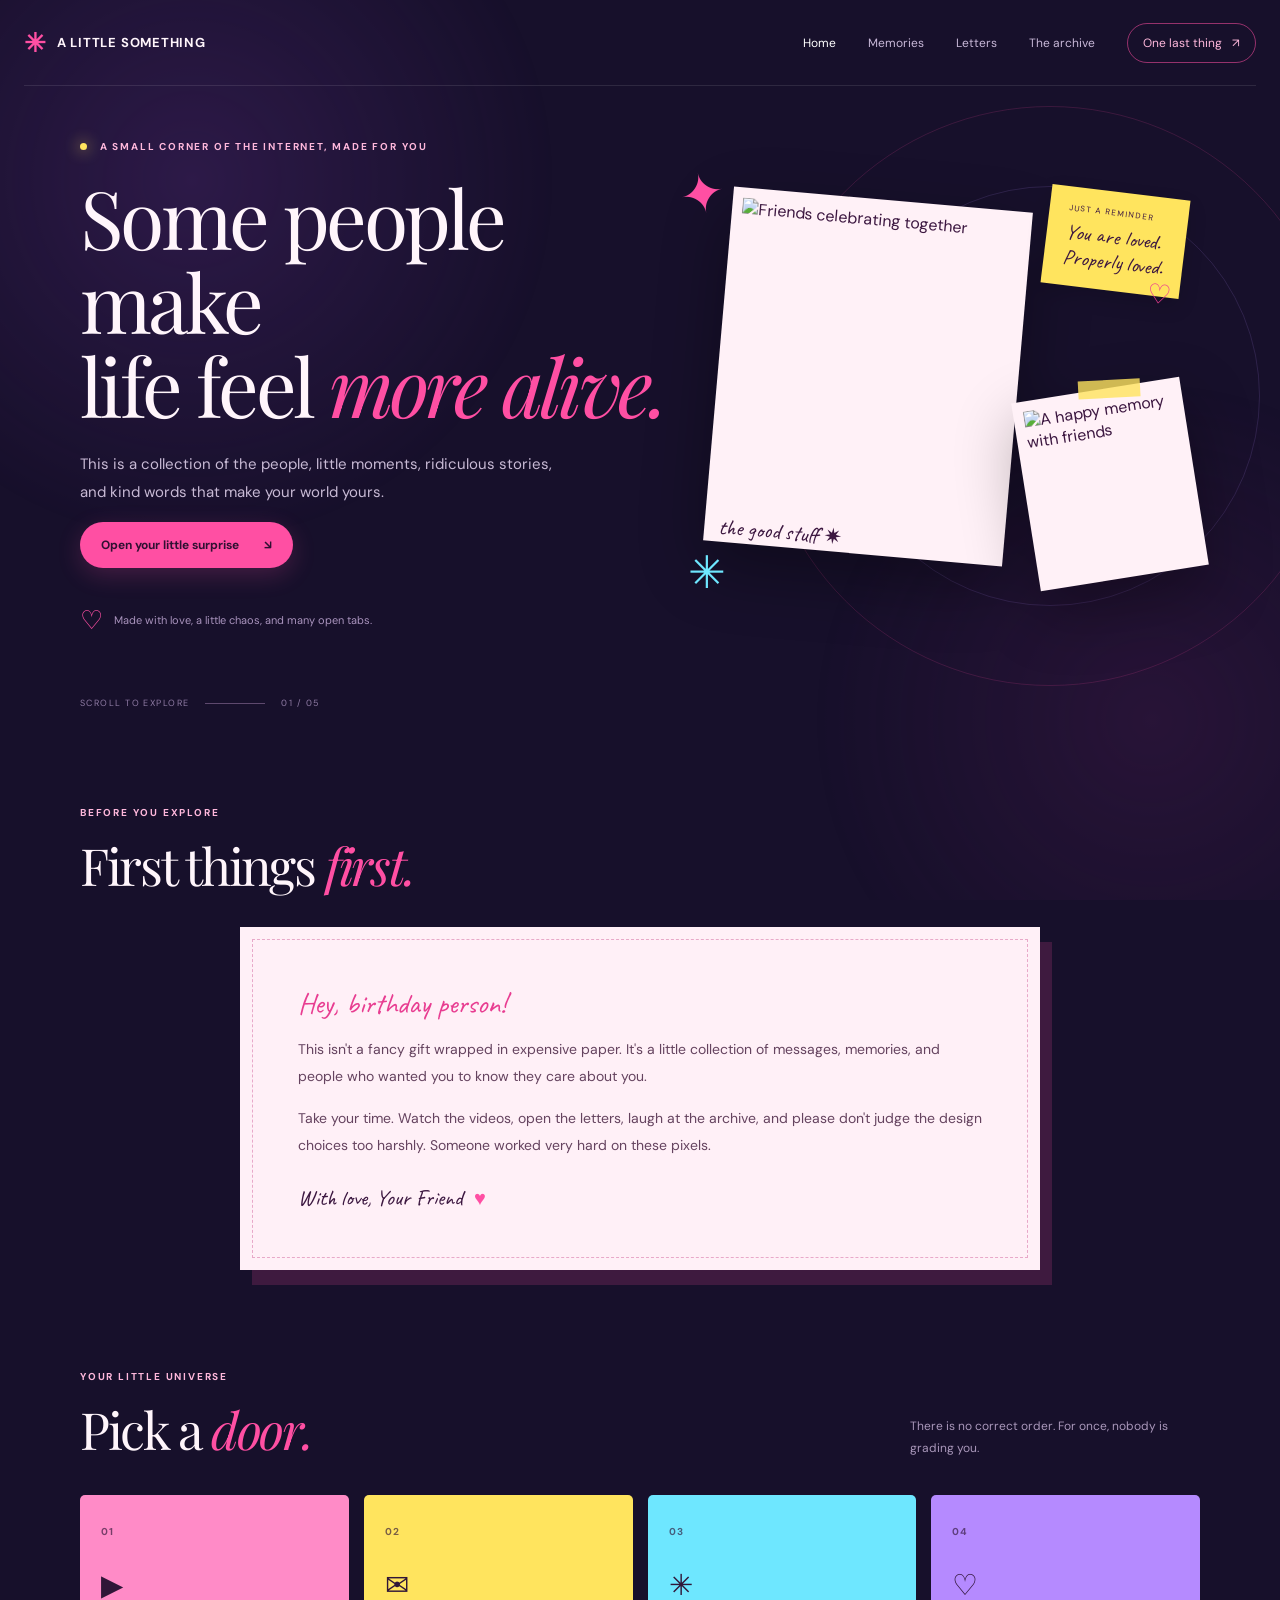
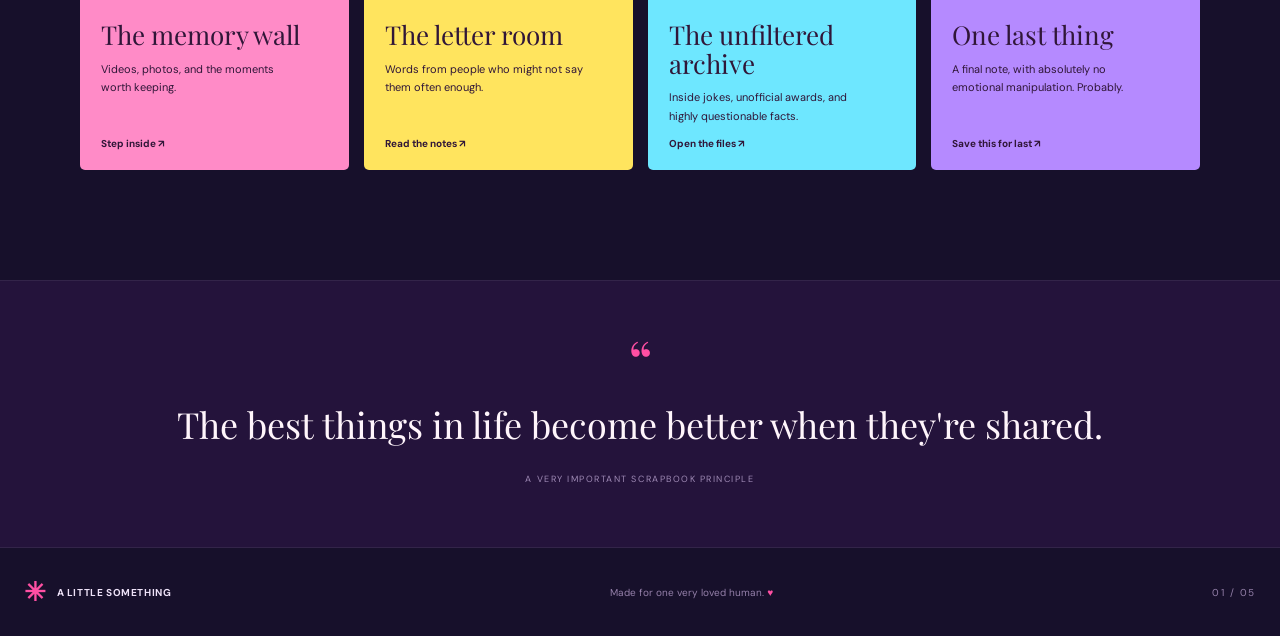
==== index.html @ 9e16cc61 "first upload" ====
<!doctype html>
<html lang="en">
<head>
  <meta charset="utf-8">
  <meta name="viewport" content="width=device-width, initial-scale=1">
  <meta name="theme-color" content="#17102b">
  <meta name="description" content="A birthday scrapbook filled with videos, memories, and notes from your people.">
  <title>A Little Something for You</title>
  <link rel="preconnect" href="https://fonts.googleapis.com">
  <link rel="preconnect" href="https://fonts.gstatic.com" crossorigin>
  <link href="https://fonts.googleapis.com/css2?family=DM+Sans:wght@400;500;600;700&family=Playfair+Display:ital,wght@0,400;0,500;0,600;1,400;1,500&family=Caveat:wght@400;500;600;700&display=swap" rel="stylesheet">
  <link rel="stylesheet" href="styles.css">
  <script src="script.js" defer></script>
</head>
<body data-page="home">
  <div class="scroll-progress" aria-hidden="true"></div>
  <header class="site-header">
    <a class="brand" href="index.html"><span class="brand-mark">✳</span> a little something</a>
    <button class="menu-toggle" aria-label="Open navigation" aria-expanded="false">☰</button>
    <nav class="site-nav">
      <a class="active" href="index.html">Home</a>
      <a href="memories.html">Memories</a>
      <a href="letters.html">Letters</a>
      <a href="archive.html">The archive</a>
      <a class="nav-special" href="final.html">One last thing <span>↗</span></a>
    </nav>
  </header>

  <main>
    <section class="home-hero section-wrap">
      <div class="hero-orbit orbit-one"></div><div class="hero-orbit orbit-two"></div>
      <div class="hero-copy">
        <p class="eyebrow"><span class="eyebrow-dot"></span> A small corner of the internet, made for you</p>
        <h1>Some people make<br>life feel <em>more alive.</em></h1>
        <p class="hero-lede">This is a collection of the people, little moments, ridiculous stories, and kind words that make your world yours.</p>
        <button class="button button-primary" data-scroll-to="welcome-note">Open your little surprise <span>↘</span></button>
        <div class="hero-signoff"><span class="scribble-heart">♡</span><span>Made with love, a little chaos, and many open tabs.</span></div>
      </div>
      <div class="hero-art" aria-label="Birthday scrapbook collage">
        <div class="sticker sticker-star">✦</div>
        <div class="photo-card photo-card-main">
          <img src="https://images.unsplash.com/photo-1527529482837-4698179dc6ce?auto=format&fit=crop&w=1000&q=85" alt="Friends celebrating together">
          <span class="photo-caption">the good stuff ✷</span>
        </div>
        <div class="photo-card photo-card-small">
          <img src="https://images.unsplash.com/photo-1511988617509-a57c8a288659?auto=format&fit=crop&w=600&q=85" alt="A happy memory with friends">
          <span class="mini-tape"></span>
        </div>
        <div class="hero-note"><span>just a reminder</span><strong>You are loved.<br>Properly loved.</strong><span class="note-doodle">♡</span></div>
        <div class="sticker sticker-sparkle">✳</div>
      </div>
      <div class="hero-bottom-label"><span>SCROLL TO EXPLORE</span><span class="line"></span><span>01 / 05</span></div>
    </section>

    <section class="welcome-section section-wrap" id="welcome-note">
      <div class="section-heading">
        <p class="eyebrow">BEFORE YOU EXPLORE</p>
        <h2>First things <em>first.</em></h2>
      </div>
      <div class="welcome-card paper-card">
        <span class="handwritten">Hey, birthday person!</span>
        <p>This isn't a fancy gift wrapped in expensive paper. It's a little collection of messages, memories, and people who wanted you to know they care about you.</p>
        <p>Take your time. Watch the videos, open the letters, laugh at the archive, and please don't judge the design choices too harshly. Someone worked very hard on these pixels.</p>
        <div class="welcome-signature">With love, <span data-sender>Your Friend</span> <span class="signature-heart">♥</span></div>
      </div>
    </section>

    <section class="chapter-section section-wrap">
      <div class="section-heading heading-row">
        <div><p class="eyebrow">YOUR LITTLE UNIVERSE</p><h2>Pick a <em>door.</em></h2></div>
        <p class="section-aside">There is no correct order. For once, nobody is grading you.</p>
      </div>
      <div class="chapter-grid">
        <a class="chapter-card chapter-pink" href="memories.html"><span class="chapter-number">01</span><span class="chapter-icon">▶</span><h3>The memory wall</h3><p>Videos, photos, and the moments worth keeping.</p><span class="chapter-link">Step inside ↗</span></a>
        <a class="chapter-card chapter-yellow" href="letters.html"><span class="chapter-number">02</span><span class="chapter-icon">✉</span><h3>The letter room</h3><p>Words from people who might not say them often enough.</p><span class="chapter-link">Read the notes ↗</span></a>
        <a class="chapter-card chapter-blue" href="archive.html"><span class="chapter-number">03</span><span class="chapter-icon">✳</span><h3>The unfiltered archive</h3><p>Inside jokes, unofficial awards, and highly questionable facts.</p><span class="chapter-link">Open the files ↗</span></a>
        <a class="chapter-card chapter-purple" href="final.html"><span class="chapter-number">04</span><span class="chapter-icon">♡</span><h3>One last thing</h3><p>A final note, with absolutely no emotional manipulation. Probably.</p><span class="chapter-link">Save this for last ↗</span></a>
      </div>
    </section>

    <section class="quote-strip">
      <span class="quote-mark">“</span>
      <p>The best things in life become better when they're shared.</p>
      <span class="quote-credit">A VERY IMPORTANT SCRAPBOOK PRINCIPLE</span>
    </section>
  </main>

  <footer class="site-footer"><a class="brand" href="index.html"><span class="brand-mark">✳</span> a little something</a><span>Made for one very loved human. <span class="footer-heart">♥</span></span><span class="footer-page">01 / 05</span></footer>
</body>
</html>
---- styles.css ----
/* Birthday scrapbook theme: electric pink, purple, lemon and blue */
:root {
  --navy: #17102b;
  --navy-2: #261442;
  --slate: #392052;
  --pink: #ff4fa3;
  --pink-light: #ffb8dc;
  --paper: #fff0f7;
  --paper-deep: #ffcce5;
  --ink: #3c1740;
  --muted: #c0a9d0;
  --yellow: #ffe45e;
  --blue: #6ee7ff;
  --purple: #b58aff;
  --serif: "Playfair Display", Georgia, serif;
  --sans: "DM Sans", sans-serif;
  --script: "Caveat", cursive;
}
* { box-sizing: border-box; }
html { scroll-behavior: smooth; }
body { margin: 0; background: var(--navy); color: #fff5fb; font-family: var(--sans); overflow-x: hidden; }
body::before { content: ""; position: fixed; inset: 0; pointer-events: none; z-index: -1; opacity: .25; background-image: radial-gradient(circle at 15% 20%, #7138a0 0, transparent 28%), radial-gradient(circle at 90% 80%, #5c205d 0, transparent 25%); }
a { color: inherit; text-decoration: none; }
button { font: inherit; cursor: pointer; }
img { display: block; max-width: 100%; }
[hidden] { display: none !important; }
.scroll-progress { position: fixed; z-index: 100; top: 0; left: 0; height: 4px; width: 0; background: linear-gradient(90deg,var(--pink),var(--yellow),var(--blue)); }
.site-header { width: min(1240px, calc(100% - 48px)); margin: auto; height: 86px; display: flex; align-items: center; justify-content: space-between; border-bottom: 1px solid rgba(255,255,255,.1); position: relative; z-index: 20; }
.brand { display: inline-flex; align-items: center; gap: 10px; font-size: 13px; font-weight: 700; letter-spacing: .06em; text-transform: uppercase; white-space: nowrap; }
.brand-mark { color: var(--pink); font-size: 26px; }
.site-nav { display: flex; align-items: center; gap: clamp(14px,2.5vw,34px); color: #c8b8d8; font-size: 12px; }
.site-nav a { transition: color .2s, transform .2s; }
.site-nav a:hover,.site-nav a.active { color: #fff; }
.site-nav a:hover { transform: translateY(-2px); }
.nav-special { border: 1px solid rgba(255,79,163,.55); border-radius: 99px; padding: 11px 15px; color: var(--pink-light)!important; }
.nav-special span { margin-left: 7px; }
.menu-toggle { display: none; color: white; border: 1px solid #57416c; background: transparent; border-radius: 10px; padding: 8px 11px; }
.section-wrap { width: min(1120px, calc(100% - 48px)); margin-inline: auto; }
.home-hero { min-height: 650px; display: grid; grid-template-columns: 1.05fr .95fr; align-items: center; position: relative; padding-top: 45px; padding-bottom: 90px; }
.hero-copy { position: relative; z-index: 2; animation: rise .8s both; }
.eyebrow { color: var(--pink-light); font-size: 10px; font-weight: 700; letter-spacing: .18em; text-transform: uppercase; margin: 0 0 22px; }
.eyebrow-dot { display: inline-block; width: 7px; height: 7px; background: var(--yellow); border-radius: 50%; margin-right: 9px; box-shadow: 0 0 15px var(--yellow); }
h1,h2,h3,p { margin-top: 0; }
h1,h2 { font-family: var(--serif); font-weight: 400; letter-spacing: -.045em; }
h1 { font-size: clamp(48px,6.3vw,82px); line-height: 1.04; margin-bottom: 23px; }
h1 em,h2 em { color: var(--pink); font-weight: 400; }
.hero-lede { color: #c8bad5; font-size: 15px; line-height: 1.9; max-width: 475px; }
.button { border: 0; display: inline-flex; gap: 25px; align-items: center; justify-content: center; border-radius: 999px; padding: 15px 21px; font-size: 12px; font-weight: 700; transition: transform .2s, box-shadow .2s; }
.button:hover { transform: translateY(-3px); box-shadow: 0 12px 28px #0003; }
.button-primary { background: var(--pink); color: #301032; box-shadow: 0 7px 25px #ff4fa333; }
.button-dark { background: var(--yellow); color: #291339; }
.button-outline { color: white; border: 1px solid #8e6ba5; background: transparent; }
.hero-signoff { display: flex; align-items: center; gap: 11px; margin-top: 35px; color: #a993bd; font-size: 11px; }
.scribble-heart { color: var(--pink); font-size: 26px; }
.hero-art { position: relative; min-height: 470px; animation: rise .9s .15s both; }
.photo-card { position: absolute; background: #fff1f7; padding: 10px 10px 34px; box-shadow: 0 24px 65px #0005; color: var(--ink); }
.photo-card img { width: 100%; height: 100%; object-fit: cover; }
.photo-card-main { width: 300px; height: 355px; top: 45px; left: 50px; transform: rotate(5deg); }
.photo-caption { font: 22px var(--script); display: block; padding: 5px 4px 0; }
.photo-card-small { width: 170px; height: 190px; top: 235px; right: 5px; transform: rotate(-9deg); z-index: 2; padding-bottom: 26px; }
.mini-tape { position: absolute; width: 62px; height: 18px; background: #ffe45ecc; top: -8px; left: 40%; transform: rotate(6deg); }
.hero-note { position: absolute; z-index: 3; right: 15px; top: 38px; background: var(--yellow); color: #3c1740; padding: 16px 19px; transform: rotate(7deg); box-shadow: 0 8px 20px #0002; }
.hero-note span:first-child { display: block; font-size: 8px; text-transform: uppercase; letter-spacing: .15em; margin-bottom: 7px; }
.hero-note strong { font: 21px/1.2 var(--script); }
.note-doodle { position: absolute; right: 8px; bottom: -15px; font-size: 27px; color: #ed3d91; }
.sticker { position: absolute; color: var(--pink); font-size: 54px; z-index: 4; }
.sticker-star { top: 5px; left: 12px; transform: rotate(-12deg); }
.sticker-sparkle { bottom: 22px; left: 20px; color: var(--blue); font-size: 45px; }
.hero-orbit { position: absolute; border: 1px solid #ff4fa329; border-radius: 50%; pointer-events: none; }
.orbit-one { width: 580px; height: 580px; right: -140px; top: 20px; }
.orbit-two { width: 420px; height: 420px; right: -60px; top: 100px; border-color: #b58aff26; }
.hero-bottom-label { position: absolute; bottom: 27px; left: 0; right: 0; display: flex; align-items: center; gap: 16px; color: #8f7ba4; font-size: 9px; letter-spacing: .16em; }
.hero-bottom-label .line { width: 60px; height: 1px; background: #5e496e; }
.welcome-section { padding-top: 70px; padding-bottom: 100px; }
.section-heading { margin-bottom: 28px; }
.section-heading h2 { font-size: clamp(35px,4vw,52px); margin-bottom: 0; }
.section-heading .eyebrow { margin-bottom: 12px; }
.welcome-card { max-width: 800px; margin-inline: auto; }
.paper-card { position: relative; background: var(--paper); color: var(--ink); padding: clamp(28px,5vw,58px); box-shadow: 12px 15px 0 #ff4fa32b; }
.paper-card::before { content: ""; position: absolute; inset: 12px; border: 1px dashed #e8a9c9; pointer-events: none; }
.handwritten { display: block; color: #e83d91; font: 29px var(--script); margin-bottom: 14px; }
.welcome-card p,.final-letter p { position: relative; font-size: 14px; line-height: 1.95; color: #65435f; max-width: 690px; }
.welcome-signature { position: relative; margin-top: 25px; font: 22px var(--script); }
.signature-heart { color: #ff4fa3; font-size: 20px; margin-left: 6px; }
.heading-row { display: flex; align-items: end; justify-content: space-between; gap: 30px; }
.section-aside { max-width: 290px; color: #a997ba; font-size: 12px; line-height: 1.8; margin-bottom: 4px; }
.chapter-section { padding-bottom: 110px; }
.chapter-grid { display: grid; grid-template-columns: repeat(4,1fr); gap: 15px; margin-top: 32px; }
.chapter-card { position: relative; min-height: 275px; border-radius: 5px; padding: 24px 21px; color: #301638; overflow: hidden; transition: transform .25s; }
.chapter-card:hover { transform: translateY(-7px) rotate(-1deg); }
.chapter-pink { background: #ff8bc7; }.chapter-yellow { background: #ffe45e; }.chapter-blue { background: #6ee7ff; }.chapter-purple { background: #b58aff; }
.chapter-number { font-size: 10px; font-weight: 700; opacity: .65; letter-spacing: .1em; }
.chapter-icon { display: block; font-size: 29px; margin-top: 26px; }
.chapter-card h3 { font: 26px/1.1 var(--serif); margin: 17px 0 10px; }
.chapter-card p { font-size: 11px; line-height: 1.7; max-width: 200px; }
.chapter-link { position: absolute; bottom: 20px; font-size: 10px; font-weight: 700; }
.quote-strip { padding: 55px 24px 60px; text-align: center; background: #24133b; border-top: 1px solid #ffffff12; border-bottom: 1px solid #ffffff12; }
.quote-mark { font: 60px var(--serif); color: var(--pink); line-height: .8; }
.quote-strip p { font: clamp(23px,3vw,36px) var(--serif); margin: 10px 0 18px; }
.quote-credit { color: #9f8ab5; font-size: 9px; letter-spacing: .17em; }
.site-footer { width: min(1240px,calc(100% - 48px)); margin: auto; padding: 25px 0; min-height: 88px; display: flex; align-items: center; justify-content: space-between; gap: 20px; color: #9580aa; font-size: 10px; }
.site-footer .brand { color: #eee2f8; font-size: 10px; }
.footer-heart { color: var(--pink); }
.footer-page { letter-spacing: .15em; }
.inner-page { min-height: 75vh; }
.page-hero { position: relative; padding-top: 100px; padding-bottom: 85px; min-height: 390px; }
.page-hero h1 { font-size: clamp(48px,7vw,82px); }
.page-hero .hero-lede { max-width: 530px; }
.hero-stamp,.archive-stamp { position: absolute; right: 9%; top: 110px; width: 118px; height: 118px; border: 2px solid var(--yellow); border-radius: 50%; color: var(--yellow); display: grid; place-content: center; text-align: center; font-size: 11px; font-weight: 700; letter-spacing: .13em; transform: rotate(12deg); }
.hero-stamp span { font-size: 20px; }
.content-section { padding-top: 35px; padding-bottom: 85px; }
.video-grid { display: grid; grid-template-columns: repeat(3,1fr); gap: 18px; margin-top: 35px; }
.video-card { background: #25173a; border: 1px solid #ffffff12; padding: 10px; cursor: pointer; transition: transform .25s,border-color .25s; }
.video-card:hover { transform: translateY(-5px); border-color: #ff4fa380; }
.video-thumb { height: 210px; position: relative; overflow: hidden; background: #38214d; }
.video-thumb img { width: 100%; height: 100%; object-fit: cover; transition: transform .4s; }
.video-card:hover .video-thumb img { transform: scale(1.04); }
.play-button { position: absolute; width: 48px; height: 48px; display: grid; place-items: center; border-radius: 50%; background: var(--pink); color: #301032; top: 50%; left: 50%; transform: translate(-50%,-50%); font-size: 17px; box-shadow: 0 0 0 9px #ff4fa330; }
.video-info { padding: 16px 8px 9px; }
.video-info .mini-label { color: var(--pink-light); font-size: 9px; letter-spacing: .13em; text-transform: uppercase; }
.video-info h3 { font: 24px var(--serif); margin: 9px 0; }
.video-info p { color: #b4a3c6; font-size: 11px; line-height: 1.7; margin-bottom: 0; }
.photo-grid { display: grid; grid-template-columns: repeat(3,1fr); gap: 25px; margin-top: 35px; align-items: start; }
.scrap-photo { padding: 10px 10px 35px; background: var(--paper); color: var(--ink); position: relative; cursor: pointer; box-shadow: 0 15px 35px #0003; transition: transform .25s; }
.scrap-photo:nth-child(3n+1) { transform: rotate(-2deg); }.scrap-photo:nth-child(3n+2) { transform: rotate(2deg); margin-top: 20px; }.scrap-photo:nth-child(3n) { transform: rotate(-1deg); margin-top: 7px; }
.scrap-photo:hover { transform: translateY(-6px) rotate(0); z-index: 2; }
.scrap-photo img { width: 100%; height: 250px; object-fit: cover; }
.scrap-photo .photo-date { font-size: 8px; color: #b43b81; letter-spacing: .15em; margin: 13px 0 5px; }
.scrap-photo p { font: 21px/1.1 var(--script); margin: 0; }
.edit-hint { margin-top: 24px; color: #8f7ba4; font-size: 10px; }
code { background: #ffffff12; padding: 3px 5px; border-radius: 4px; color: var(--pink-light); }
.page-next { display: flex; align-items: center; justify-content: space-between; gap: 20px; padding-top: 20px; padding-bottom: 95px; }
.page-next .handwritten { margin-bottom: 0; font-size: 26px; }
.letters-hero { min-height: 380px; }
.floating-heart { position: absolute; right: 15%; top: 150px; color: var(--pink); font-size: 90px; transform: rotate(12deg); animation: float 4s ease-in-out infinite; }
.letters-grid { display: grid; grid-template-columns: repeat(2,1fr); gap: 22px; margin-top: 35px; }
.letter-card { text-align: left; width: 100%; min-height: 230px; padding: 26px; background: var(--paper); color: var(--ink); border: 0; position: relative; box-shadow: 8px 8px 0 #ff4fa322; transition: transform .25s; }
.letter-card:nth-child(even) { background: #fff1ae; transform: rotate(1deg); }.letter-card:nth-child(odd) { transform: rotate(-.7deg); }
.letter-card:hover { transform: translateY(-5px) rotate(0); }
.letter-card::after { content: "✉"; position: absolute; right: 20px; bottom: 14px; color: #ed4d9a; font-size: 30px; opacity: .8; }
.letter-card .letter-category { color: #b83b81; font-size: 9px; font-weight: 700; letter-spacing: .15em; }
.letter-card h3 { font: 29px/1.1 var(--serif); margin: 25px 0 10px; }
.letter-card p { color: #775a73; font-size: 12px; line-height: 1.7; max-width: 360px; }
.letter-card .letter-author { font: 22px var(--script); }
.paper-quote { margin-top: 10px; margin-bottom: 90px; padding: 42px; text-align: center; border: 1px solid #ffffff16; background: #24133b; }
.paper-quote p { font: clamp(24px,3.5vw,39px)/1.35 var(--serif); max-width: 760px; margin: 15px auto 20px; }
.facts-grid { display: grid; grid-template-columns: repeat(3,1fr); gap: 18px; margin-top: 35px; }
.fact-card { min-height: 290px; padding: 26px; color: #301638; background: var(--yellow); position: relative; cursor: pointer; border: 0; text-align: left; transition: transform .25s; }
.fact-card:nth-child(2) { background: var(--blue); transform: rotate(1deg); }.fact-card:nth-child(3) { background: #ff8bc7; transform: rotate(-1deg); }
.fact-card:hover { transform: translateY(-6px) rotate(0); }
.fact-card .fact-label { font-size: 9px; font-weight: 700; letter-spacing: .12em; text-transform: uppercase; }
.fact-card .fact-number { display: block; font: 30px var(--script); margin: 30px 0 14px; }
.fact-card h3 { font: 26px/1.15 var(--serif); }
.fact-card .fact-detail { display: none; font-size: 12px; line-height: 1.8; }
.fact-card.revealed .fact-title { display: none; }.fact-card.revealed .fact-detail { display: block; }.fact-card.revealed .fact-number { margin-top: 12px; }
.fact-card .fact-tap { position: absolute; bottom: 18px; font-size: 10px; font-weight: 700; }
.archive-stamp { border-radius: 0; border-color: var(--pink); color: var(--pink); transform: rotate(9deg); }
.archive-note { display: flex; align-items: center; gap: 25px; margin-top: 5px; margin-bottom: 60px; padding: 30px; background: #24133b; border: 1px solid #ffffff12; }
.archive-note-symbol { font-size: 55px; color: var(--yellow); }
.archive-note h2 { font-size: 30px; margin: 0 0 10px; }
.archive-note p { color: #b7a3c9; font-size: 12px; line-height: 1.8; max-width: 650px; margin: 0; }
.final-page { overflow: hidden; }
.final-hero { min-height: 510px; text-align: center; padding-top: 110px; position: relative; }
.final-hero .hero-lede { margin: 0 auto 28px; }
.final-hero h1 { font-size: clamp(49px,7vw,88px); }
.final-sparkle { position: absolute; color: var(--pink); font-size: 48px; animation: float 4s ease-in-out infinite; }
.sparkle-a { left: 12%; top: 180px; color: var(--yellow); }.sparkle-b { right: 14%; top: 150px; color: var(--blue); animation-delay: -1s; }.sparkle-c { right: 23%; bottom: 70px; font-size: 60px; animation-delay: -2s; }
.final-letter-wrap { max-width: 850px; padding-bottom: 70px; }
.final-letter h2 { position: relative; font-size: 37px; margin: 0 0 22px; }
.final-letter p { position: relative; }
.final-signature { font: 25px var(--script)!important; margin-top: 30px; }
.final-actions { display: flex; flex-wrap: wrap; justify-content: center; gap: 12px; margin-top: 30px; }
.final-footer-note { text-align: center; padding-top: 15px; padding-bottom: 85px; }
.final-footer-note p { color: #b5a0c7; }
.big-heart { display: inline-block; font-size: 48px; color: var(--pink); animation: heartbeat 1.5s infinite; }
.confetti-layer { position: fixed; inset: 0; pointer-events: none; overflow: hidden; z-index: 90; }
.confetti { position: absolute; top: -20px; width: 9px; height: 14px; animation: confetti-fall var(--fall-time,3s) linear forwards; border-radius: 2px; }
.modal { display: none; position: fixed; inset: 0; z-index: 80; align-items: center; justify-content: center; padding: 20px; }
.modal.open { display: flex; }
.modal-backdrop { position: absolute; inset: 0; background: #10091be8; backdrop-filter: blur(7px); }
.modal-panel { position: relative; z-index: 1; width: min(760px,100%); max-height: 90vh; overflow: auto; background: var(--paper); color: var(--ink); padding: clamp(25px,5vw,45px); box-shadow: 0 25px 80px #0008; animation: rise .3s both; }
.modal-close { position: absolute; top: 10px; right: 14px; border: 0; background: transparent; color: var(--ink); font-size: 31px; line-height: 1; z-index: 2; }
.modal-panel h2 { font-size: 34px; }
.modal-panel p { font-size: 14px; line-height: 1.9; white-space: pre-line; }
.modal-video { width: 100%; aspect-ratio: 16/9; border: 0; background: #170d26; margin-bottom: 20px; }
.modal-image { width: 100%; max-height: 55vh; object-fit: contain; background: #28163b; }
.modal-caption { font: 25px var(--script); margin-top: 15px; }
.confetti-layer { pointer-events: none; }
@keyframes rise { from { opacity: 0; transform: translateY(22px); } to { opacity: 1; transform: translateY(0); } }
@keyframes float { 0%,100% { transform: translateY(0) rotate(8deg); } 50% { transform: translateY(-14px) rotate(-7deg); } }
@keyframes heartbeat { 0%,100% { transform: scale(1); } 50% { transform: scale(1.16); } }
@keyframes confetti-fall { to { transform: translateY(110vh) rotate(760deg); opacity: .1; } }
@media (max-width: 850px) {
  .site-nav { gap: 13px; }.site-nav a { font-size: 11px; }
  .home-hero { grid-template-columns: 1fr; padding-top: 65px; }.hero-art { min-height: 450px; width: min(500px,100%); margin: 10px auto 0; }
  .hero-orbit { right: -50px; }.chapter-grid { grid-template-columns: repeat(2,1fr); }.video-grid,.facts-grid { grid-template-columns: repeat(2,1fr); }
  .photo-grid { gap: 18px; }.scrap-photo img { height: 210px; }
}
@media (max-width: 620px) {
  .site-header { width: calc(100% - 32px); height: 72px; }.menu-toggle { display: block; }
  .site-nav { display: none; position: absolute; top: 62px; left: 0; right: 0; padding: 18px; flex-direction: column; align-items: stretch; background: #241337; border: 1px solid #ffffff1a; border-radius: 12px; }
  .site-nav.open { display: flex; }.site-nav a { padding: 9px; font-size: 13px; }.nav-special { text-align: center; }
  .section-wrap { width: calc(100% - 32px); }.home-hero { padding-top: 45px; min-height: 0; padding-bottom: 75px; } h1 { font-size: 48px; }
  .hero-art { min-height: 350px; transform: scale(.9); transform-origin: top center; margin-bottom: -20px; }.photo-card-main { width: 240px; height: 285px; left: 25px; top: 35px; }.photo-card-small { width: 135px; height: 150px; top: 195px; right: 0; }.hero-note { right: 0; top: 15px; padding: 12px; }.hero-note strong { font-size: 18px; }.sticker-star { left: 0; }.orbit-one { width: 350px; height: 350px; right: -110px; }.orbit-two { width: 270px; height: 270px; right: -60px; }
  .hero-bottom-label { bottom: 18px; }.welcome-section { padding-top: 45px; padding-bottom: 65px; }.paper-card { padding: 28px 23px; }.heading-row { align-items: start; flex-direction: column; gap: 12px; }.section-aside { max-width: 100%; }.chapter-grid { grid-template-columns: 1fr 1fr; gap: 10px; }.chapter-card { padding: 17px; min-height: 250px; }.chapter-card h3 { font-size: 22px; }.chapter-card p { font-size: 10px; }
  .site-footer { width: calc(100% - 32px); flex-wrap: wrap; }.site-footer > span:nth-child(2) { order: 3; width: 100%; }.page-hero { padding-top: 65px; padding-bottom: 50px; min-height: 0; }.page-hero h1 { font-size: 49px; }.hero-stamp,.archive-stamp { position: relative; top: auto; right: auto; margin-top: 25px; width: 90px; height: 90px; font-size: 9px; }.content-section { padding-top: 20px; padding-bottom: 55px; }
  .video-grid,.photo-grid,.letters-grid,.facts-grid { grid-template-columns: 1fr; }.video-thumb { height: 230px; }.scrap-photo:nth-child(n) { margin-top: 0; transform: rotate(-.5deg); }.scrap-photo img { height: 270px; }.letters-grid { gap: 18px; }.letter-card:nth-child(n) { transform: rotate(0); }.floating-heart { top: auto; right: 7%; bottom: 8px; font-size: 60px; }.paper-quote { padding: 30px 22px; margin-bottom: 60px; }.page-next { align-items: start; flex-direction: column; padding-bottom: 65px; }.archive-note { align-items: start; padding: 23px; gap: 15px; }.archive-note-symbol { font-size: 36px; }.archive-note h2 { font-size: 25px; }.final-hero { padding-top: 80px; min-height: 470px; }.sparkle-a { left: 2%; top: 100px; }.sparkle-b { right: 2%; top: 100px; }.sparkle-c { right: 8%; bottom: 25px; }.final-actions { flex-direction: column; align-items: stretch; }.modal { padding: 10px; }.modal-panel { max-height: 94vh; padding: 28px 20px; }
}
@media (prefers-reduced-motion: reduce) { *,*::before,*::after { scroll-behavior: auto!important; animation-duration: .01ms!important; animation-iteration-count: 1!important; transition-duration: .01ms!important; } }
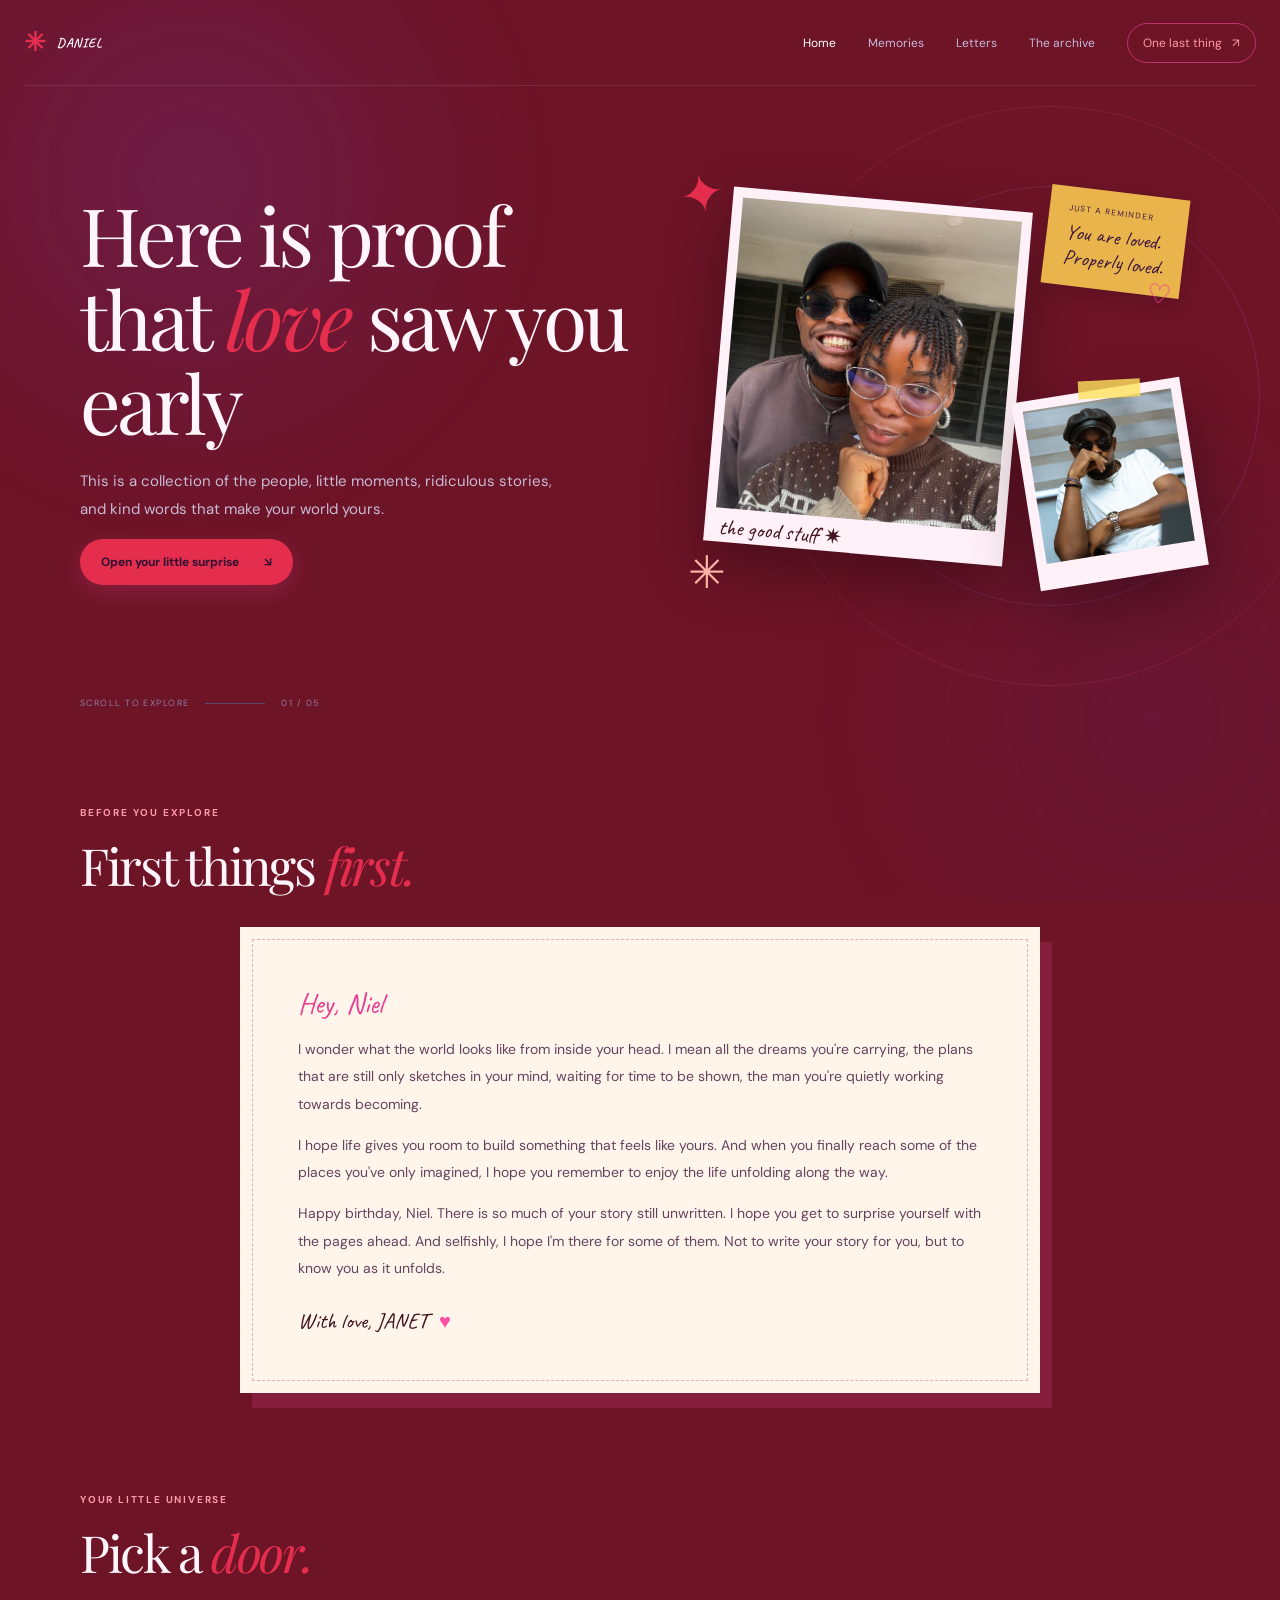
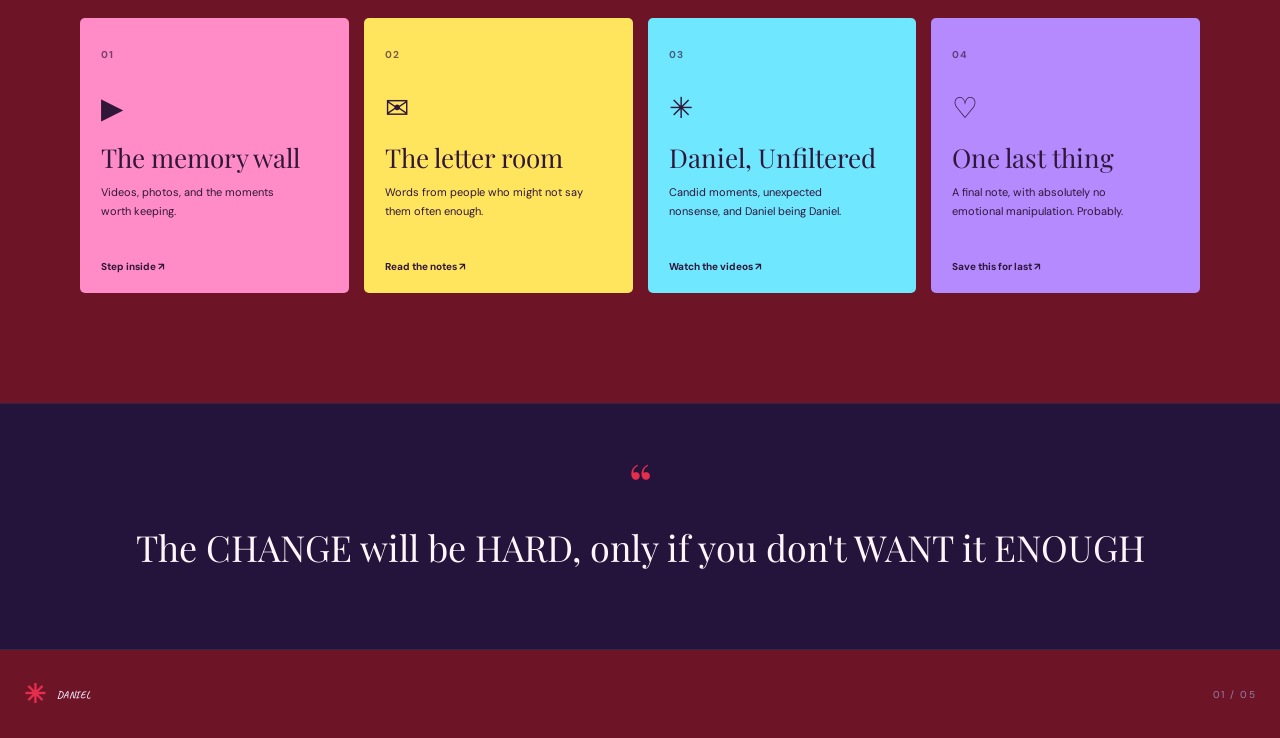
==== commit f2d3cdfc: "Major update" ====
--- a/index.html
+++ b/index.html
@@ -1,5 +1,6 @@
 <!doctype html>
 <html lang="en">
+
 <head>
   <meta charset="utf-8">
   <meta name="viewport" content="width=device-width, initial-scale=1">
@@ -8,14 +9,17 @@
   <title>A Little Something for You</title>
   <link rel="preconnect" href="https://fonts.googleapis.com">
   <link rel="preconnect" href="https://fonts.gstatic.com" crossorigin>
-  <link href="https://fonts.googleapis.com/css2?family=DM+Sans:wght@400;500;600;700&family=Playfair+Display:ital,wght@0,400;0,500;0,600;1,400;1,500&family=Caveat:wght@400;500;600;700&display=swap" rel="stylesheet">
+  <link
+    href="https://fonts.googleapis.com/css2?family=DM+Sans:wght@400;500;600;700&family=Playfair+Display:ital,wght@0,400;0,500;0,600;1,400;1,500&family=Caveat:wght@400;500;600;700&display=swap"
+    rel="stylesheet">
   <link rel="stylesheet" href="styles.css">
   <script src="script.js" defer></script>
 </head>
+
 <body data-page="home">
   <div class="scroll-progress" aria-hidden="true"></div>
   <header class="site-header">
-    <a class="brand" href="index.html"><span class="brand-mark">✳</span> a little something</a>
+    <a class="brand" href="index.html"><span class="brand-mark">✳</span> Daniel</a>
     <button class="menu-toggle" aria-label="Open navigation" aria-expanded="false">☰</button>
     <nav class="site-nav">
       <a class="active" href="index.html">Home</a>
@@ -28,25 +32,29 @@
 
   <main>
     <section class="home-hero section-wrap">
-      <div class="hero-orbit orbit-one"></div><div class="hero-orbit orbit-two"></div>
+      <div class="hero-orbit orbit-one"></div>
+      <div class="hero-orbit orbit-two"></div>
       <div class="hero-copy">
-        <p class="eyebrow"><span class="eyebrow-dot"></span> A small corner of the internet, made for you</p>
-        <h1>Some people make<br>life feel <em>more alive.</em></h1>
-        <p class="hero-lede">This is a collection of the people, little moments, ridiculous stories, and kind words that make your world yours.</p>
-        <button class="button button-primary" data-scroll-to="welcome-note">Open your little surprise <span>↘</span></button>
-        <div class="hero-signoff"><span class="scribble-heart">♡</span><span>Made with love, a little chaos, and many open tabs.</span></div>
+        <!-- <p class="eyebrow"><span class="eyebrow-dot"></span> A small corner of the internet, made for you</p> -->
+        <h1>Here is proof<br>that <em>love</em> saw you early</h1>
+        <p class="hero-lede">This is a collection of the people, little moments, ridiculous stories, and kind words that
+          make your world yours.</p>
+        <button class="button button-primary" data-scroll-to="welcome-note">Open your little surprise
+          <span>↘</span></button>
+        <!-- <div class="hero-signoff"><span class="scribble-heart">♡</span><span>Made with love, a little chaos, and many open tabs.</span></div> -->
       </div>
       <div class="hero-art" aria-label="Birthday scrapbook collage">
         <div class="sticker sticker-star">✦</div>
         <div class="photo-card photo-card-main">
-          <img src="https://images.unsplash.com/photo-1527529482837-4698179dc6ce?auto=format&fit=crop&w=1000&q=85" alt="Friends celebrating together">
+          <img src="images/WhatsApp Image 2026-10-26 at 20.10.31.jpeg" alt="Friends celebrating together">
           <span class="photo-caption">the good stuff ✷</span>
         </div>
         <div class="photo-card photo-card-small">
-          <img src="https://images.unsplash.com/photo-1511988617509-a57c8a288659?auto=format&fit=crop&w=600&q=85" alt="A happy memory with friends">
+          <img src="images/IMG_2811.JPG.jpeg" alt="A happy memory with friends">
           <span class="mini-tape"></span>
         </div>
-        <div class="hero-note"><span>just a reminder</span><strong>You are loved.<br>Properly loved.</strong><span class="note-doodle">♡</span></div>
+        <div class="hero-note"><span>just a reminder</span><strong>You are loved.<br>Properly loved.</strong><span
+            class="note-doodle">♡</span></div>
         <div class="sticker sticker-sparkle">✳</div>
       </div>
       <div class="hero-bottom-label"><span>SCROLL TO EXPLORE</span><span class="line"></span><span>01 / 05</span></div>
@@ -58,33 +66,66 @@
         <h2>First things <em>first.</em></h2>
       </div>
       <div class="welcome-card paper-card">
-        <span class="handwritten">Hey, birthday person!</span>
-        <p>This isn't a fancy gift wrapped in expensive paper. It's a little collection of messages, memories, and people who wanted you to know they care about you.</p>
-        <p>Take your time. Watch the videos, open the letters, laugh at the archive, and please don't judge the design choices too harshly. Someone worked very hard on these pixels.</p>
-        <div class="welcome-signature">With love, <span data-sender>Your Friend</span> <span class="signature-heart">♥</span></div>
+        <span class="handwritten">Hey, Niel</span>
+        <p>I wonder what the world looks like from inside your head. I mean all the dreams you're carrying, the plans
+          that are still only sketches in your mind, waiting for time to be shown, the man you're quietly working
+          towards becoming.</p>
+        <p>I hope life gives you room to build something that feels like yours. And when you finally reach some of the
+          places you've only imagined, I hope you remember to enjoy the life unfolding along the way.</p>
+
+        <p>Happy birthday, Niel. There is so much of your story still unwritten. I hope you get to surprise yourself
+          with the pages ahead. And selfishly, I hope I'm there for some of them. Not to write your story for you, but
+          to know you as it unfolds.</p>
+        <div class="welcome-signature">With love, <span data-sender>Your Friend</span> <span
+            class="signature-heart">♥</span></div>
       </div>
     </section>
 
     <section class="chapter-section section-wrap">
       <div class="section-heading heading-row">
-        <div><p class="eyebrow">YOUR LITTLE UNIVERSE</p><h2>Pick a <em>door.</em></h2></div>
-        <p class="section-aside">There is no correct order. For once, nobody is grading you.</p>
+        <div>
+          <p class="eyebrow">YOUR LITTLE UNIVERSE</p>
+          <h2>Pick a <em>door.</em></h2>
+        </div>
+        <!-- <p class="section-aside">There is no correct order. For once, nobody is grading you.</p> -->
       </div>
       <div class="chapter-grid">
-        <a class="chapter-card chapter-pink" href="memories.html"><span class="chapter-number">01</span><span class="chapter-icon">▶</span><h3>The memory wall</h3><p>Videos, photos, and the moments worth keeping.</p><span class="chapter-link">Step inside ↗</span></a>
-        <a class="chapter-card chapter-yellow" href="letters.html"><span class="chapter-number">02</span><span class="chapter-icon">✉</span><h3>The letter room</h3><p>Words from people who might not say them often enough.</p><span class="chapter-link">Read the notes ↗</span></a>
-        <a class="chapter-card chapter-blue" href="archive.html"><span class="chapter-number">03</span><span class="chapter-icon">✳</span><h3>The unfiltered archive</h3><p>Inside jokes, unofficial awards, and highly questionable facts.</p><span class="chapter-link">Open the files ↗</span></a>
-        <a class="chapter-card chapter-purple" href="final.html"><span class="chapter-number">04</span><span class="chapter-icon">♡</span><h3>One last thing</h3><p>A final note, with absolutely no emotional manipulation. Probably.</p><span class="chapter-link">Save this for last ↗</span></a>
+        <a class="chapter-card chapter-pink" href="memories.html"><span class="chapter-number">01</span><span
+            class="chapter-icon">▶</span>
+          <h3>The memory wall</h3>
+          <p>Videos, photos, and the moments worth keeping.</p><span class="chapter-link">Step inside ↗</span>
+        </a>
+        <a class="chapter-card chapter-yellow" href="letters.html"><span class="chapter-number">02</span><span
+            class="chapter-icon">✉</span>
+          <h3>The letter room</h3>
+          <p>Words from people who might not say them often enough.</p><span class="chapter-link">Read the notes
+            ↗</span>
+        </a>
+        <a class="chapter-card chapter-blue" href="archive.html">
+          <span class="chapter-number">03</span>
+          <span class="chapter-icon">✳</span>
+          <h3>Daniel, Unfiltered</h3>
+          <p>Candid moments, unexpected nonsense, and Daniel being Daniel.</p>
+          <span class="chapter-link">Watch the videos ↗</span>
+        </a>
+        <a class="chapter-card chapter-purple" href="final.html"><span class="chapter-number">04</span><span
+            class="chapter-icon">♡</span>
+          <h3>One last thing</h3>
+          <p>A final note, with absolutely no emotional manipulation. Probably.</p><span class="chapter-link">Save this
+            for last ↗</span>
+        </a>
       </div>
     </section>
 
     <section class="quote-strip">
       <span class="quote-mark">“</span>
-      <p>The best things in life become better when they're shared.</p>
-      <span class="quote-credit">A VERY IMPORTANT SCRAPBOOK PRINCIPLE</span>
+      <p>The CHANGE will be HARD, only if you don't WANT it ENOUGH</p>
+      <!-- <span class="quote-credit">A VERY IMPORTANT SCRAPBOOK PRINCIPLE</span> -->
     </section>
   </main>
 
-  <footer class="site-footer"><a class="brand" href="index.html"><span class="brand-mark">✳</span> a little something</a><span>Made for one very loved human. <span class="footer-heart">♥</span></span><span class="footer-page">01 / 05</span></footer>
+  <footer class="site-footer"><a class="brand" href="index.html"><span class="brand-mark">✳</span> Daniel</a><span><span
+        class="footer-page">01 / 05</span></footer>
 </body>
+
 </html>
--- a/styles.css
+++ b/styles.css
@@ -1,209 +1,1592 @@
 /* Birthday scrapbook theme: electric pink, purple, lemon and blue */
+
+
 :root {
-  --navy: #17102b;
-  --navy-2: #261442;
-  --slate: #392052;
-  --pink: #ff4fa3;
-  --pink-light: #ffb8dc;
-  --paper: #fff0f7;
-  --paper-deep: #ffcce5;
-  --ink: #3c1740;
-  --muted: #c0a9d0;
-  --yellow: #ffe45e;
-  --blue: #6ee7ff;
-  --purple: #b58aff;
+  --navy: #6e1427;
+  --navy-2: #8f1932;
+  --slate: #b91c35;
+  --pink: #e52e4d;
+  --pink-light: #ff9aa9;
+  --paper: #fff5eb;
+  --paper-deep: #ffe0d6;
+  --ink: #421520;
+  --muted: #b98b96;
+  --yellow: #e9b44c;
+  --blue: #ffb3a7;
+  --purple: #c77d91;
   --serif: "Playfair Display", Georgia, serif;
   --sans: "DM Sans", sans-serif;
   --script: "Caveat", cursive;
 }
-* { box-sizing: border-box; }
-html { scroll-behavior: smooth; }
-body { margin: 0; background: var(--navy); color: #fff5fb; font-family: var(--sans); overflow-x: hidden; }
-body::before { content: ""; position: fixed; inset: 0; pointer-events: none; z-index: -1; opacity: .25; background-image: radial-gradient(circle at 15% 20%, #7138a0 0, transparent 28%), radial-gradient(circle at 90% 80%, #5c205d 0, transparent 25%); }
-a { color: inherit; text-decoration: none; }
-button { font: inherit; cursor: pointer; }
-img { display: block; max-width: 100%; }
-[hidden] { display: none !important; }
-.scroll-progress { position: fixed; z-index: 100; top: 0; left: 0; height: 4px; width: 0; background: linear-gradient(90deg,var(--pink),var(--yellow),var(--blue)); }
-.site-header { width: min(1240px, calc(100% - 48px)); margin: auto; height: 86px; display: flex; align-items: center; justify-content: space-between; border-bottom: 1px solid rgba(255,255,255,.1); position: relative; z-index: 20; }
-.brand { display: inline-flex; align-items: center; gap: 10px; font-size: 13px; font-weight: 700; letter-spacing: .06em; text-transform: uppercase; white-space: nowrap; }
-.brand-mark { color: var(--pink); font-size: 26px; }
-.site-nav { display: flex; align-items: center; gap: clamp(14px,2.5vw,34px); color: #c8b8d8; font-size: 12px; }
-.site-nav a { transition: color .2s, transform .2s; }
-.site-nav a:hover,.site-nav a.active { color: #fff; }
-.site-nav a:hover { transform: translateY(-2px); }
-.nav-special { border: 1px solid rgba(255,79,163,.55); border-radius: 99px; padding: 11px 15px; color: var(--pink-light)!important; }
-.nav-special span { margin-left: 7px; }
-.menu-toggle { display: none; color: white; border: 1px solid #57416c; background: transparent; border-radius: 10px; padding: 8px 11px; }
-.section-wrap { width: min(1120px, calc(100% - 48px)); margin-inline: auto; }
-.home-hero { min-height: 650px; display: grid; grid-template-columns: 1.05fr .95fr; align-items: center; position: relative; padding-top: 45px; padding-bottom: 90px; }
-.hero-copy { position: relative; z-index: 2; animation: rise .8s both; }
-.eyebrow { color: var(--pink-light); font-size: 10px; font-weight: 700; letter-spacing: .18em; text-transform: uppercase; margin: 0 0 22px; }
-.eyebrow-dot { display: inline-block; width: 7px; height: 7px; background: var(--yellow); border-radius: 50%; margin-right: 9px; box-shadow: 0 0 15px var(--yellow); }
-h1,h2,h3,p { margin-top: 0; }
-h1,h2 { font-family: var(--serif); font-weight: 400; letter-spacing: -.045em; }
-h1 { font-size: clamp(48px,6.3vw,82px); line-height: 1.04; margin-bottom: 23px; }
-h1 em,h2 em { color: var(--pink); font-weight: 400; }
-.hero-lede { color: #c8bad5; font-size: 15px; line-height: 1.9; max-width: 475px; }
-.button { border: 0; display: inline-flex; gap: 25px; align-items: center; justify-content: center; border-radius: 999px; padding: 15px 21px; font-size: 12px; font-weight: 700; transition: transform .2s, box-shadow .2s; }
-.button:hover { transform: translateY(-3px); box-shadow: 0 12px 28px #0003; }
-.button-primary { background: var(--pink); color: #301032; box-shadow: 0 7px 25px #ff4fa333; }
-.button-dark { background: var(--yellow); color: #291339; }
-.button-outline { color: white; border: 1px solid #8e6ba5; background: transparent; }
-.hero-signoff { display: flex; align-items: center; gap: 11px; margin-top: 35px; color: #a993bd; font-size: 11px; }
-.scribble-heart { color: var(--pink); font-size: 26px; }
-.hero-art { position: relative; min-height: 470px; animation: rise .9s .15s both; }
-.photo-card { position: absolute; background: #fff1f7; padding: 10px 10px 34px; box-shadow: 0 24px 65px #0005; color: var(--ink); }
-.photo-card img { width: 100%; height: 100%; object-fit: cover; }
-.photo-card-main { width: 300px; height: 355px; top: 45px; left: 50px; transform: rotate(5deg); }
-.photo-caption { font: 22px var(--script); display: block; padding: 5px 4px 0; }
-.photo-card-small { width: 170px; height: 190px; top: 235px; right: 5px; transform: rotate(-9deg); z-index: 2; padding-bottom: 26px; }
-.mini-tape { position: absolute; width: 62px; height: 18px; background: #ffe45ecc; top: -8px; left: 40%; transform: rotate(6deg); }
-.hero-note { position: absolute; z-index: 3; right: 15px; top: 38px; background: var(--yellow); color: #3c1740; padding: 16px 19px; transform: rotate(7deg); box-shadow: 0 8px 20px #0002; }
-.hero-note span:first-child { display: block; font-size: 8px; text-transform: uppercase; letter-spacing: .15em; margin-bottom: 7px; }
-.hero-note strong { font: 21px/1.2 var(--script); }
-.note-doodle { position: absolute; right: 8px; bottom: -15px; font-size: 27px; color: #ed3d91; }
-.sticker { position: absolute; color: var(--pink); font-size: 54px; z-index: 4; }
-.sticker-star { top: 5px; left: 12px; transform: rotate(-12deg); }
-.sticker-sparkle { bottom: 22px; left: 20px; color: var(--blue); font-size: 45px; }
-.hero-orbit { position: absolute; border: 1px solid #ff4fa329; border-radius: 50%; pointer-events: none; }
-.orbit-one { width: 580px; height: 580px; right: -140px; top: 20px; }
-.orbit-two { width: 420px; height: 420px; right: -60px; top: 100px; border-color: #b58aff26; }
-.hero-bottom-label { position: absolute; bottom: 27px; left: 0; right: 0; display: flex; align-items: center; gap: 16px; color: #8f7ba4; font-size: 9px; letter-spacing: .16em; }
-.hero-bottom-label .line { width: 60px; height: 1px; background: #5e496e; }
-.welcome-section { padding-top: 70px; padding-bottom: 100px; }
-.section-heading { margin-bottom: 28px; }
-.section-heading h2 { font-size: clamp(35px,4vw,52px); margin-bottom: 0; }
-.section-heading .eyebrow { margin-bottom: 12px; }
-.welcome-card { max-width: 800px; margin-inline: auto; }
-.paper-card { position: relative; background: var(--paper); color: var(--ink); padding: clamp(28px,5vw,58px); box-shadow: 12px 15px 0 #ff4fa32b; }
-.paper-card::before { content: ""; position: absolute; inset: 12px; border: 1px dashed #e8a9c9; pointer-events: none; }
-.handwritten { display: block; color: #e83d91; font: 29px var(--script); margin-bottom: 14px; }
-.welcome-card p,.final-letter p { position: relative; font-size: 14px; line-height: 1.95; color: #65435f; max-width: 690px; }
-.welcome-signature { position: relative; margin-top: 25px; font: 22px var(--script); }
-.signature-heart { color: #ff4fa3; font-size: 20px; margin-left: 6px; }
-.heading-row { display: flex; align-items: end; justify-content: space-between; gap: 30px; }
-.section-aside { max-width: 290px; color: #a997ba; font-size: 12px; line-height: 1.8; margin-bottom: 4px; }
-.chapter-section { padding-bottom: 110px; }
-.chapter-grid { display: grid; grid-template-columns: repeat(4,1fr); gap: 15px; margin-top: 32px; }
-.chapter-card { position: relative; min-height: 275px; border-radius: 5px; padding: 24px 21px; color: #301638; overflow: hidden; transition: transform .25s; }
-.chapter-card:hover { transform: translateY(-7px) rotate(-1deg); }
-.chapter-pink { background: #ff8bc7; }.chapter-yellow { background: #ffe45e; }.chapter-blue { background: #6ee7ff; }.chapter-purple { background: #b58aff; }
-.chapter-number { font-size: 10px; font-weight: 700; opacity: .65; letter-spacing: .1em; }
-.chapter-icon { display: block; font-size: 29px; margin-top: 26px; }
-.chapter-card h3 { font: 26px/1.1 var(--serif); margin: 17px 0 10px; }
-.chapter-card p { font-size: 11px; line-height: 1.7; max-width: 200px; }
-.chapter-link { position: absolute; bottom: 20px; font-size: 10px; font-weight: 700; }
-.quote-strip { padding: 55px 24px 60px; text-align: center; background: #24133b; border-top: 1px solid #ffffff12; border-bottom: 1px solid #ffffff12; }
-.quote-mark { font: 60px var(--serif); color: var(--pink); line-height: .8; }
-.quote-strip p { font: clamp(23px,3vw,36px) var(--serif); margin: 10px 0 18px; }
-.quote-credit { color: #9f8ab5; font-size: 9px; letter-spacing: .17em; }
-.site-footer { width: min(1240px,calc(100% - 48px)); margin: auto; padding: 25px 0; min-height: 88px; display: flex; align-items: center; justify-content: space-between; gap: 20px; color: #9580aa; font-size: 10px; }
-.site-footer .brand { color: #eee2f8; font-size: 10px; }
-.footer-heart { color: var(--pink); }
-.footer-page { letter-spacing: .15em; }
-.inner-page { min-height: 75vh; }
-.page-hero { position: relative; padding-top: 100px; padding-bottom: 85px; min-height: 390px; }
-.page-hero h1 { font-size: clamp(48px,7vw,82px); }
-.page-hero .hero-lede { max-width: 530px; }
-.hero-stamp,.archive-stamp { position: absolute; right: 9%; top: 110px; width: 118px; height: 118px; border: 2px solid var(--yellow); border-radius: 50%; color: var(--yellow); display: grid; place-content: center; text-align: center; font-size: 11px; font-weight: 700; letter-spacing: .13em; transform: rotate(12deg); }
-.hero-stamp span { font-size: 20px; }
-.content-section { padding-top: 35px; padding-bottom: 85px; }
-.video-grid { display: grid; grid-template-columns: repeat(3,1fr); gap: 18px; margin-top: 35px; }
-.video-card { background: #25173a; border: 1px solid #ffffff12; padding: 10px; cursor: pointer; transition: transform .25s,border-color .25s; }
-.video-card:hover { transform: translateY(-5px); border-color: #ff4fa380; }
-.video-thumb { height: 210px; position: relative; overflow: hidden; background: #38214d; }
-.video-thumb img { width: 100%; height: 100%; object-fit: cover; transition: transform .4s; }
-.video-card:hover .video-thumb img { transform: scale(1.04); }
-.play-button { position: absolute; width: 48px; height: 48px; display: grid; place-items: center; border-radius: 50%; background: var(--pink); color: #301032; top: 50%; left: 50%; transform: translate(-50%,-50%); font-size: 17px; box-shadow: 0 0 0 9px #ff4fa330; }
-.video-info { padding: 16px 8px 9px; }
-.video-info .mini-label { color: var(--pink-light); font-size: 9px; letter-spacing: .13em; text-transform: uppercase; }
-.video-info h3 { font: 24px var(--serif); margin: 9px 0; }
-.video-info p { color: #b4a3c6; font-size: 11px; line-height: 1.7; margin-bottom: 0; }
-.photo-grid { display: grid; grid-template-columns: repeat(3,1fr); gap: 25px; margin-top: 35px; align-items: start; }
-.scrap-photo { padding: 10px 10px 35px; background: var(--paper); color: var(--ink); position: relative; cursor: pointer; box-shadow: 0 15px 35px #0003; transition: transform .25s; }
-.scrap-photo:nth-child(3n+1) { transform: rotate(-2deg); }.scrap-photo:nth-child(3n+2) { transform: rotate(2deg); margin-top: 20px; }.scrap-photo:nth-child(3n) { transform: rotate(-1deg); margin-top: 7px; }
-.scrap-photo:hover { transform: translateY(-6px) rotate(0); z-index: 2; }
-.scrap-photo img { width: 100%; height: 250px; object-fit: cover; }
-.scrap-photo .photo-date { font-size: 8px; color: #b43b81; letter-spacing: .15em; margin: 13px 0 5px; }
-.scrap-photo p { font: 21px/1.1 var(--script); margin: 0; }
-.edit-hint { margin-top: 24px; color: #8f7ba4; font-size: 10px; }
-code { background: #ffffff12; padding: 3px 5px; border-radius: 4px; color: var(--pink-light); }
-.page-next { display: flex; align-items: center; justify-content: space-between; gap: 20px; padding-top: 20px; padding-bottom: 95px; }
-.page-next .handwritten { margin-bottom: 0; font-size: 26px; }
-.letters-hero { min-height: 380px; }
-.floating-heart { position: absolute; right: 15%; top: 150px; color: var(--pink); font-size: 90px; transform: rotate(12deg); animation: float 4s ease-in-out infinite; }
-.letters-grid { display: grid; grid-template-columns: repeat(2,1fr); gap: 22px; margin-top: 35px; }
-.letter-card { text-align: left; width: 100%; min-height: 230px; padding: 26px; background: var(--paper); color: var(--ink); border: 0; position: relative; box-shadow: 8px 8px 0 #ff4fa322; transition: transform .25s; }
-.letter-card:nth-child(even) { background: #fff1ae; transform: rotate(1deg); }.letter-card:nth-child(odd) { transform: rotate(-.7deg); }
-.letter-card:hover { transform: translateY(-5px) rotate(0); }
-.letter-card::after { content: "✉"; position: absolute; right: 20px; bottom: 14px; color: #ed4d9a; font-size: 30px; opacity: .8; }
-.letter-card .letter-category { color: #b83b81; font-size: 9px; font-weight: 700; letter-spacing: .15em; }
-.letter-card h3 { font: 29px/1.1 var(--serif); margin: 25px 0 10px; }
-.letter-card p { color: #775a73; font-size: 12px; line-height: 1.7; max-width: 360px; }
-.letter-card .letter-author { font: 22px var(--script); }
-.paper-quote { margin-top: 10px; margin-bottom: 90px; padding: 42px; text-align: center; border: 1px solid #ffffff16; background: #24133b; }
-.paper-quote p { font: clamp(24px,3.5vw,39px)/1.35 var(--serif); max-width: 760px; margin: 15px auto 20px; }
-.facts-grid { display: grid; grid-template-columns: repeat(3,1fr); gap: 18px; margin-top: 35px; }
-.fact-card { min-height: 290px; padding: 26px; color: #301638; background: var(--yellow); position: relative; cursor: pointer; border: 0; text-align: left; transition: transform .25s; }
-.fact-card:nth-child(2) { background: var(--blue); transform: rotate(1deg); }.fact-card:nth-child(3) { background: #ff8bc7; transform: rotate(-1deg); }
-.fact-card:hover { transform: translateY(-6px) rotate(0); }
-.fact-card .fact-label { font-size: 9px; font-weight: 700; letter-spacing: .12em; text-transform: uppercase; }
-.fact-card .fact-number { display: block; font: 30px var(--script); margin: 30px 0 14px; }
-.fact-card h3 { font: 26px/1.15 var(--serif); }
-.fact-card .fact-detail { display: none; font-size: 12px; line-height: 1.8; }
-.fact-card.revealed .fact-title { display: none; }.fact-card.revealed .fact-detail { display: block; }.fact-card.revealed .fact-number { margin-top: 12px; }
-.fact-card .fact-tap { position: absolute; bottom: 18px; font-size: 10px; font-weight: 700; }
-.archive-stamp { border-radius: 0; border-color: var(--pink); color: var(--pink); transform: rotate(9deg); }
-.archive-note { display: flex; align-items: center; gap: 25px; margin-top: 5px; margin-bottom: 60px; padding: 30px; background: #24133b; border: 1px solid #ffffff12; }
-.archive-note-symbol { font-size: 55px; color: var(--yellow); }
-.archive-note h2 { font-size: 30px; margin: 0 0 10px; }
-.archive-note p { color: #b7a3c9; font-size: 12px; line-height: 1.8; max-width: 650px; margin: 0; }
-.final-page { overflow: hidden; }
-.final-hero { min-height: 510px; text-align: center; padding-top: 110px; position: relative; }
-.final-hero .hero-lede { margin: 0 auto 28px; }
-.final-hero h1 { font-size: clamp(49px,7vw,88px); }
-.final-sparkle { position: absolute; color: var(--pink); font-size: 48px; animation: float 4s ease-in-out infinite; }
-.sparkle-a { left: 12%; top: 180px; color: var(--yellow); }.sparkle-b { right: 14%; top: 150px; color: var(--blue); animation-delay: -1s; }.sparkle-c { right: 23%; bottom: 70px; font-size: 60px; animation-delay: -2s; }
-.final-letter-wrap { max-width: 850px; padding-bottom: 70px; }
-.final-letter h2 { position: relative; font-size: 37px; margin: 0 0 22px; }
-.final-letter p { position: relative; }
-.final-signature { font: 25px var(--script)!important; margin-top: 30px; }
-.final-actions { display: flex; flex-wrap: wrap; justify-content: center; gap: 12px; margin-top: 30px; }
-.final-footer-note { text-align: center; padding-top: 15px; padding-bottom: 85px; }
-.final-footer-note p { color: #b5a0c7; }
-.big-heart { display: inline-block; font-size: 48px; color: var(--pink); animation: heartbeat 1.5s infinite; }
-.confetti-layer { position: fixed; inset: 0; pointer-events: none; overflow: hidden; z-index: 90; }
-.confetti { position: absolute; top: -20px; width: 9px; height: 14px; animation: confetti-fall var(--fall-time,3s) linear forwards; border-radius: 2px; }
-.modal { display: none; position: fixed; inset: 0; z-index: 80; align-items: center; justify-content: center; padding: 20px; }
-.modal.open { display: flex; }
-.modal-backdrop { position: absolute; inset: 0; background: #10091be8; backdrop-filter: blur(7px); }
-.modal-panel { position: relative; z-index: 1; width: min(760px,100%); max-height: 90vh; overflow: auto; background: var(--paper); color: var(--ink); padding: clamp(25px,5vw,45px); box-shadow: 0 25px 80px #0008; animation: rise .3s both; }
-.modal-close { position: absolute; top: 10px; right: 14px; border: 0; background: transparent; color: var(--ink); font-size: 31px; line-height: 1; z-index: 2; }
-.modal-panel h2 { font-size: 34px; }
-.modal-panel p { font-size: 14px; line-height: 1.9; white-space: pre-line; }
-.modal-video { width: 100%; aspect-ratio: 16/9; border: 0; background: #170d26; margin-bottom: 20px; }
-.modal-image { width: 100%; max-height: 55vh; object-fit: contain; background: #28163b; }
-.modal-caption { font: 25px var(--script); margin-top: 15px; }
-.confetti-layer { pointer-events: none; }
-@keyframes rise { from { opacity: 0; transform: translateY(22px); } to { opacity: 1; transform: translateY(0); } }
-@keyframes float { 0%,100% { transform: translateY(0) rotate(8deg); } 50% { transform: translateY(-14px) rotate(-7deg); } }
-@keyframes heartbeat { 0%,100% { transform: scale(1); } 50% { transform: scale(1.16); } }
-@keyframes confetti-fall { to { transform: translateY(110vh) rotate(760deg); opacity: .1; } }
+
+* {
+  box-sizing: border-box;
+}
+
+html {
+  scroll-behavior: smooth;
+  overflow-x: clip;
+}
+
+body {
+  margin: 0;
+  background: var(--navy);
+  color: #fff5fb;
+  font-family: var(--sans);
+  overflow-x: hidden;
+}
+
+body::before {
+  content: "";
+  position: fixed;
+  inset: 0;
+  pointer-events: none;
+  z-index: -1;
+  opacity: .25;
+  background-image: radial-gradient(circle at 15% 20%, #7138a0 0, transparent 28%), radial-gradient(circle at 90% 80%, #5c205d 0, transparent 25%);
+}
+
+a {
+  color: inherit;
+  text-decoration: none;
+}
+
+button {
+  font: inherit;
+  cursor: pointer;
+}
+
+img {
+  display: block;
+  max-width: 100%;
+}
+
+[hidden] {
+  display: none !important;
+}
+
+.scroll-progress {
+  position: fixed;
+  z-index: 100;
+  top: 0;
+  left: 0;
+  height: 4px;
+  width: 0;
+  background: linear-gradient(90deg, var(--pink), var(--yellow), var(--blue));
+}
+
+.site-header {
+  width: min(1240px, calc(100% - 48px));
+  margin: auto;
+  height: 86px;
+  display: flex;
+  align-items: center;
+  justify-content: space-between;
+  border-bottom: 1px solid rgba(255, 255, 255, .1);
+  position: relative;
+  z-index: 20;
+}
+
+.brand {
+  display: inline-flex;
+  align-items: center;
+  gap: 10px;
+  font-size: 13px;
+  font-weight: 700;
+  letter-spacing: .06em;
+  text-transform: uppercase;
+  white-space: nowrap;
+  font-family: var(--script);
+}
+
+.brand-mark {
+  color: var(--pink);
+  font-size: 26px;
+}
+
+.site-nav {
+  display: flex;
+  align-items: center;
+  gap: clamp(14px, 2.5vw, 34px);
+  color: #c8b8d8;
+  font-size: 12px;
+}
+
+.site-nav a {
+  transition: color .2s, transform .2s;
+}
+
+.site-nav a:hover,
+.site-nav a.active {
+  color: #fff;
+}
+
+.site-nav a:hover {
+  transform: translateY(-2px);
+}
+
+.nav-special {
+  border: 1px solid rgba(255, 79, 163, .55);
+  border-radius: 99px;
+  padding: 11px 15px;
+  color: var(--pink-light) !important;
+}
+
+.nav-special span {
+  margin-left: 7px;
+}
+
+.menu-toggle {
+  display: none;
+  color: white;
+  border: 1px solid #57416c;
+  background: transparent;
+  border-radius: 10px;
+  padding: 8px 11px;
+}
+
+.section-wrap {
+  width: min(1120px, calc(100% - 48px));
+  margin-inline: auto;
+}
+
+.home-hero {
+  min-height: 650px;
+  display: grid;
+  grid-template-columns: 1.05fr .95fr;
+  align-items: center;
+  position: relative;
+  padding-top: 45px;
+  padding-bottom: 90px;
+}
+
+.hero-copy {
+  position: relative;
+  z-index: 2;
+  animation: rise .8s both;
+}
+
+.eyebrow {
+  color: var(--pink-light);
+  font-size: 10px;
+  font-weight: 700;
+  letter-spacing: .18em;
+  text-transform: uppercase;
+  margin: 0 0 22px;
+}
+
+.eyebrow-dot {
+  display: inline-block;
+  width: 7px;
+  height: 7px;
+  background: var(--yellow);
+  border-radius: 50%;
+  margin-right: 9px;
+  box-shadow: 0 0 15px var(--yellow);
+}
+
+h1,
+h2,
+h3,
+p {
+  margin-top: 0;
+}
+
+h1,
+h2 {
+  font-family: var(--serif);
+  font-weight: 400;
+  letter-spacing: -.045em;
+}
+
+h1 {
+  font-size: clamp(48px, 6.3vw, 82px);
+  line-height: 1.04;
+  margin-bottom: 23px;
+}
+
+h1 em,
+h2 em {
+  color: var(--pink);
+  font-weight: 400;
+}
+
+.hero-lede {
+  color: #c8bad5;
+  font-size: 15px;
+  line-height: 1.9;
+  max-width: 475px;
+}
+
+.button {
+  border: 0;
+  display: inline-flex;
+  gap: 25px;
+  align-items: center;
+  justify-content: center;
+  border-radius: 999px;
+  padding: 15px 21px;
+  font-size: 12px;
+  font-weight: 700;
+  transition: transform .2s, box-shadow .2s;
+}
+
+.button:hover {
+  transform: translateY(-3px);
+  box-shadow: 0 12px 28px #0003;
+}
+
+.button-primary {
+  background: var(--pink);
+  color: #301032;
+  box-shadow: 0 7px 25px #ff4fa333;
+}
+
+.button-dark {
+  background: var(--yellow);
+  color: #291339;
+}
+
+.button-outline {
+  color: white;
+  border: 1px solid #8e6ba5;
+  background: transparent;
+}
+
+.hero-signoff {
+  display: flex;
+  align-items: center;
+  gap: 11px;
+  margin-top: 35px;
+  color: #a993bd;
+  font-size: 11px;
+}
+
+.scribble-heart {
+  color: var(--pink);
+  font-size: 26px;
+}
+
+.hero-art {
+  position: relative;
+  min-height: 470px;
+  animation: rise .9s .15s both;
+}
+
+.photo-card {
+  position: absolute;
+  background: #fff1f7;
+  padding: 10px 10px 34px;
+  box-shadow: 0 24px 65px #0005;
+  color: var(--ink);
+}
+
+.photo-card img {
+  width: 100%;
+  height: 100%;
+  object-fit: cover;
+}
+
+.photo-card-main {
+  width: 300px;
+  height: 355px;
+  top: 45px;
+  left: 50px;
+  transform: rotate(5deg);
+}
+
+.photo-caption {
+  font: 22px var(--script);
+  display: block;
+  padding: 5px 4px 0;
+}
+
+.photo-card-small {
+  width: 170px;
+  height: 190px;
+  top: 235px;
+  right: 5px;
+  transform: rotate(-9deg);
+  z-index: 2;
+  padding-bottom: 26px;
+}
+
+.mini-tape {
+  position: absolute;
+  width: 62px;
+  height: 18px;
+  background: #ffe45ecc;
+  top: -8px;
+  left: 40%;
+  transform: rotate(6deg);
+}
+
+.hero-note {
+  position: absolute;
+  z-index: 3;
+  right: 15px;
+  top: 38px;
+  background: var(--yellow);
+  color: #3c1740;
+  padding: 16px 19px;
+  transform: rotate(7deg);
+  box-shadow: 0 8px 20px #0002;
+}
+
+.hero-note span:first-child {
+  display: block;
+  font-size: 8px;
+  text-transform: uppercase;
+  letter-spacing: .15em;
+  margin-bottom: 7px;
+}
+
+.hero-note strong {
+  font: 21px/1.2 var(--script);
+}
+
+.note-doodle {
+  position: absolute;
+  right: 8px;
+  bottom: -15px;
+  font-size: 27px;
+  color: #ed3d91;
+}
+
+.sticker {
+  position: absolute;
+  color: var(--pink);
+  font-size: 54px;
+  z-index: 4;
+}
+
+.sticker-star {
+  top: 5px;
+  left: 12px;
+  transform: rotate(-12deg);
+}
+
+.sticker-sparkle {
+  bottom: 22px;
+  left: 20px;
+  color: var(--blue);
+  font-size: 45px;
+}
+
+.hero-orbit {
+  position: absolute;
+  border: 1px solid #ff4fa329;
+  border-radius: 50%;
+  pointer-events: none;
+}
+
+.orbit-one {
+  width: 580px;
+  height: 580px;
+  right: -140px;
+  top: 20px;
+}
+
+.orbit-two {
+  width: 420px;
+  height: 420px;
+  right: -60px;
+  top: 100px;
+  border-color: #b58aff26;
+}
+
+.hero-bottom-label {
+  position: absolute;
+  bottom: 27px;
+  left: 0;
+  right: 0;
+  display: flex;
+  align-items: center;
+  gap: 16px;
+  color: #8f7ba4;
+  font-size: 9px;
+  letter-spacing: .16em;
+}
+
+.hero-bottom-label .line {
+  width: 60px;
+  height: 1px;
+  background: #5e496e;
+}
+
+.welcome-section {
+  padding-top: 70px;
+  padding-bottom: 100px;
+}
+
+.section-heading {
+  margin-bottom: 28px;
+}
+
+.section-heading h2 {
+  font-size: clamp(35px, 4vw, 52px);
+  margin-bottom: 0;
+}
+
+.section-heading .eyebrow {
+  margin-bottom: 12px;
+}
+
+.welcome-card {
+  max-width: 800px;
+  margin-inline: auto;
+}
+
+.paper-card {
+  position: relative;
+  background: var(--paper);
+  color: var(--ink);
+  padding: clamp(28px, 5vw, 58px);
+  box-shadow: 12px 15px 0 #ff4fa32b;
+}
+
+.paper-card::before {
+  content: "";
+  position: absolute;
+  inset: 12px;
+  border: 1px dashed #e8a9c9;
+  pointer-events: none;
+}
+
+.handwritten {
+  display: block;
+  color: #e83d91;
+  font: 29px var(--script);
+  margin-bottom: 14px;
+}
+
+.welcome-card p,
+.final-letter p {
+  position: relative;
+  font-size: 14px;
+  line-height: 1.95;
+  color: #65435f;
+  max-width: 690px;
+}
+
+.welcome-signature {
+  position: relative;
+  margin-top: 25px;
+  font: 22px var(--script);
+}
+
+.signature-heart {
+  color: #ff4fa3;
+  font-size: 20px;
+  margin-left: 6px;
+}
+
+.heading-row {
+  display: flex;
+  align-items: end;
+  justify-content: space-between;
+  gap: 30px;
+}
+
+.section-aside {
+  max-width: 290px;
+  color: #a997ba;
+  font-size: 12px;
+  line-height: 1.8;
+  margin-bottom: 4px;
+}
+
+.chapter-section {
+  padding-bottom: 110px;
+}
+
+.chapter-grid {
+  display: grid;
+  grid-template-columns: repeat(4, 1fr);
+  gap: 15px;
+  margin-top: 32px;
+}
+
+.chapter-card {
+  position: relative;
+  min-height: 275px;
+  border-radius: 5px;
+  padding: 24px 21px;
+  color: #301638;
+  overflow: hidden;
+  transition: transform .25s;
+}
+
+.chapter-card:hover {
+  transform: translateY(-7px) rotate(-1deg);
+}
+
+.chapter-pink {
+  background: #ff8bc7;
+}
+
+.chapter-yellow {
+  background: #ffe45e;
+}
+
+.chapter-blue {
+  background: #6ee7ff;
+}
+
+.chapter-purple {
+  background: #b58aff;
+}
+
+.chapter-number {
+  font-size: 10px;
+  font-weight: 700;
+  opacity: .65;
+  letter-spacing: .1em;
+}
+
+.chapter-icon {
+  display: block;
+  font-size: 29px;
+  margin-top: 26px;
+}
+
+.chapter-card h3 {
+  font: 26px/1.1 var(--serif);
+  margin: 17px 0 10px;
+}
+
+.chapter-card p {
+  font-size: 11px;
+  line-height: 1.7;
+  max-width: 200px;
+}
+
+.chapter-link {
+  position: absolute;
+  bottom: 20px;
+  font-size: 10px;
+  font-weight: 700;
+}
+
+.quote-strip {
+  padding: 55px 24px 60px;
+  text-align: center;
+  background: #24133b;
+  border-top: 1px solid #ffffff12;
+  border-bottom: 1px solid #ffffff12;
+}
+
+.quote-mark {
+  font: 60px var(--serif);
+  color: var(--pink);
+  line-height: .8;
+}
+
+.quote-strip p {
+  font: clamp(23px, 3vw, 36px) var(--serif);
+  margin: 10px 0 18px;
+}
+
+.quote-credit {
+  color: #9f8ab5;
+  font-size: 9px;
+  letter-spacing: .17em;
+}
+
+.site-footer {
+  width: min(1240px, calc(100% - 48px));
+  margin: auto;
+  padding: 25px 0;
+  min-height: 88px;
+  display: flex;
+  align-items: center;
+  justify-content: space-between;
+  gap: 20px;
+  color: #9580aa;
+  font-size: 10px;
+}
+
+.site-footer .brand {
+  color: #eee2f8;
+  font-size: 10px;
+}
+
+.footer-heart {
+  color: var(--pink);
+}
+
+.footer-page {
+  letter-spacing: .15em;
+}
+
+.inner-page {
+  min-height: 75vh;
+}
+
+.page-hero {
+  position: relative;
+  padding-top: 100px;
+  padding-bottom: 85px;
+  min-height: 390px;
+}
+
+.page-hero h1 {
+  font-size: clamp(48px, 7vw, 82px);
+}
+
+.page-hero .hero-lede {
+  max-width: 530px;
+}
+
+.hero-stamp,
+.archive-stamp {
+  position: absolute;
+  right: 9%;
+  top: 110px;
+  width: 118px;
+  height: 118px;
+  border: 2px solid var(--yellow);
+  border-radius: 50%;
+  color: var(--yellow);
+  display: grid;
+  place-content: center;
+  text-align: center;
+  font-size: 11px;
+  font-weight: 700;
+  letter-spacing: .13em;
+  transform: rotate(12deg);
+}
+
+.hero-stamp span {
+  font-size: 20px;
+}
+
+.content-section {
+  padding-top: 35px;
+  padding-bottom: 85px;
+}
+
+.video-grid {
+  display: grid;
+  grid-template-columns: repeat(3, 1fr);
+  gap: 18px;
+  margin-top: 35px;
+}
+
+.video-card {
+  background: #25173a;
+  border: 1px solid #ffffff12;
+  padding: 10px;
+  cursor: pointer;
+  transition: transform .25s, border-color .25s;
+}
+
+.video-card:hover {
+  transform: translateY(-5px);
+  border-color: #ff4fa380;
+}
+
+.video-thumb {
+  height: 210px;
+  position: relative;
+  overflow: hidden;
+  background: #38214d;
+}
+
+.video-thumb img {
+  width: 100%;
+  height: 100%;
+  object-fit: cover;
+  transition: transform .4s;
+}
+
+.video-card:hover .video-thumb img {
+  transform: scale(1.04);
+}
+
+.play-button {
+  position: absolute;
+  width: 48px;
+  height: 48px;
+  display: grid;
+  place-items: center;
+  border-radius: 50%;
+  background: var(--pink);
+  color: #301032;
+  top: 50%;
+  left: 50%;
+  transform: translate(-50%, -50%);
+  font-size: 17px;
+  box-shadow: 0 0 0 9px #ff4fa330;
+}
+
+.video-info {
+  padding: 16px 8px 9px;
+}
+
+.video-info .mini-label {
+  color: var(--pink-light);
+  font-size: 9px;
+  letter-spacing: .13em;
+  text-transform: uppercase;
+}
+
+.video-info h3 {
+  font: 24px var(--serif);
+  margin: 9px 0;
+}
+
+.video-info p {
+  color: #b4a3c6;
+  font-size: 11px;
+  line-height: 1.7;
+  margin-bottom: 0;
+}
+
+.photo-grid {
+  display: grid;
+  grid-template-columns: repeat(3, 1fr);
+  gap: 25px;
+  margin-top: 35px;
+  align-items: start;
+}
+
+.scrap-photo {
+  padding: 10px 10px 35px;
+  background: var(--paper);
+  color: var(--ink);
+  position: relative;
+  cursor: pointer;
+  box-shadow: 0 15px 35px #0003;
+  transition: transform .25s;
+}
+
+.scrap-photo:nth-child(3n+1) {
+  transform: rotate(-2deg);
+}
+
+.scrap-photo:nth-child(3n+2) {
+  transform: rotate(2deg);
+  margin-top: 20px;
+}
+
+.scrap-photo:nth-child(3n) {
+  transform: rotate(-1deg);
+  margin-top: 7px;
+}
+
+.scrap-photo:hover {
+  transform: translateY(-6px) rotate(0);
+  z-index: 2;
+}
+
+.scrap-photo img {
+  width: 100%;
+  height: 250px;
+  object-fit: cover;
+}
+
+.scrap-photo .photo-date {
+  font-size: 8px;
+  color: #b43b81;
+  letter-spacing: .15em;
+  margin: 13px 0 5px;
+}
+
+.scrap-photo p {
+  font: 21px/1.1 var(--script);
+  margin: 0;
+}
+
+.edit-hint {
+  margin-top: 24px;
+  color: #8f7ba4;
+  font-size: 10px;
+}
+
+code {
+  background: #ffffff12;
+  padding: 3px 5px;
+  border-radius: 4px;
+  color: var(--pink-light);
+}
+
+.page-next {
+  display: flex;
+  align-items: center;
+  justify-content: space-between;
+  gap: 20px;
+  padding-top: 20px;
+  padding-bottom: 95px;
+}
+
+.page-next .handwritten {
+  margin-bottom: 0;
+  font-size: 26px;
+}
+
+.letters-hero {
+  min-height: 380px;
+}
+
+.floating-heart {
+  position: absolute;
+  right: 15%;
+  top: 150px;
+  color: var(--pink);
+  font-size: 90px;
+  transform: rotate(12deg);
+  animation: float 4s ease-in-out infinite;
+}
+
+.letters-grid {
+  display: grid;
+  grid-template-columns: repeat(2, 1fr);
+  gap: 22px;
+  margin-top: 35px;
+}
+
+.letter-card {
+  text-align: left;
+  width: 100%;
+  min-height: 230px;
+  padding: 26px;
+  background: var(--paper);
+  color: var(--ink);
+  border: 0;
+  position: relative;
+  box-shadow: 8px 8px 0 #ff4fa322;
+  transition: transform .25s;
+}
+
+.letter-card:nth-child(even) {
+  background: #fff1ae;
+  transform: rotate(1deg);
+}
+
+.letter-card:nth-child(odd) {
+  transform: rotate(-.7deg);
+}
+
+.letter-card:hover {
+  transform: translateY(-5px) rotate(0);
+}
+
+.letter-card::after {
+  content: "✉";
+  position: absolute;
+  right: 20px;
+  bottom: 14px;
+  color: #ed4d9a;
+  font-size: 30px;
+  opacity: .8;
+}
+
+.letter-card .letter-category {
+  color: #b83b81;
+  font-size: 9px;
+  font-weight: 700;
+  letter-spacing: .15em;
+}
+
+.letter-card h3 {
+  font: 29px/1.1 var(--serif);
+  margin: 25px 0 10px;
+}
+
+.letter-card p {
+  color: #775a73;
+  font-size: 12px;
+  line-height: 1.7;
+  max-width: 360px;
+}
+
+.letter-card .letter-author {
+  font: 22px var(--script);
+}
+
+.paper-quote {
+  margin-top: 10px;
+  margin-bottom: 90px;
+  padding: 42px;
+  text-align: center;
+  border: 1px solid #ffffff16;
+  background: #24133b;
+}
+
+.paper-quote p {
+  font: clamp(24px, 3.5vw, 39px)/1.35 var(--serif);
+  max-width: 760px;
+  margin: 15px auto 20px;
+}
+
+.facts-grid {
+  display: grid;
+  grid-template-columns: repeat(3, 1fr);
+  gap: 18px;
+  margin-top: 35px;
+}
+
+.fact-card {
+  min-height: 290px;
+  padding: 26px;
+  color: #301638;
+  background: var(--yellow);
+  position: relative;
+  cursor: pointer;
+  border: 0;
+  text-align: left;
+  transition: transform .25s;
+}
+
+.fact-card:nth-child(2) {
+  background: var(--blue);
+  transform: rotate(1deg);
+}
+
+.fact-card:nth-child(3) {
+  background: #ff8bc7;
+  transform: rotate(-1deg);
+}
+
+.fact-card:hover {
+  transform: translateY(-6px) rotate(0);
+}
+
+.fact-card .fact-label {
+  font-size: 9px;
+  font-weight: 700;
+  letter-spacing: .12em;
+  text-transform: uppercase;
+}
+
+.fact-card .fact-number {
+  display: block;
+  font: 30px var(--script);
+  margin: 30px 0 14px;
+}
+
+.fact-card h3 {
+  font: 26px/1.15 var(--serif);
+}
+
+.fact-card .fact-detail {
+  display: none;
+  font-size: 12px;
+  line-height: 1.8;
+}
+
+.fact-card.revealed .fact-title {
+  display: none;
+}
+
+.fact-card.revealed .fact-detail {
+  display: block;
+}
+
+.fact-card.revealed .fact-number {
+  margin-top: 12px;
+}
+
+.fact-card .fact-tap {
+  position: absolute;
+  bottom: 18px;
+  font-size: 10px;
+  font-weight: 700;
+}
+
+.archive-stamp {
+  border-radius: 0;
+  border-color: var(--pink);
+  color: var(--pink);
+  transform: rotate(9deg);
+}
+
+.archive-note {
+  display: flex;
+  align-items: center;
+  gap: 25px;
+  margin-top: 5px;
+  margin-bottom: 60px;
+  padding: 30px;
+  background: #24133b;
+  border: 1px solid #ffffff12;
+}
+
+.archive-note-symbol {
+  font-size: 55px;
+  color: var(--yellow);
+}
+
+.archive-note h2 {
+  font-size: 30px;
+  margin: 0 0 10px;
+}
+
+.archive-note p {
+  color: #b7a3c9;
+  font-size: 12px;
+  line-height: 1.8;
+  max-width: 650px;
+  margin: 0;
+}
+
+.final-page {
+  overflow: hidden;
+}
+
+.final-hero {
+  min-height: 510px;
+  text-align: center;
+  padding-top: 110px;
+  position: relative;
+}
+
+.final-hero .hero-lede {
+  margin: 0 auto 28px;
+}
+
+.final-hero h1 {
+  font-size: clamp(49px, 7vw, 88px);
+}
+
+.final-sparkle {
+  position: absolute;
+  color: var(--pink);
+  font-size: 48px;
+  animation: float 4s ease-in-out infinite;
+}
+
+.sparkle-a {
+  left: 12%;
+  top: 180px;
+  color: var(--yellow);
+}
+
+.sparkle-b {
+  right: 14%;
+  top: 150px;
+  color: var(--blue);
+  animation-delay: -1s;
+}
+
+.sparkle-c {
+  right: 23%;
+  bottom: 70px;
+  font-size: 60px;
+  animation-delay: -2s;
+}
+
+.final-letter-wrap {
+  max-width: 850px;
+  padding-bottom: 70px;
+}
+
+.final-letter h2 {
+  position: relative;
+  font-size: 37px;
+  margin: 0 0 22px;
+}
+
+.final-letter p {
+  position: relative;
+}
+
+.final-signature {
+  font: 25px var(--script) !important;
+  margin-top: 30px;
+}
+
+.final-actions {
+  display: flex;
+  flex-wrap: wrap;
+  justify-content: center;
+  gap: 12px;
+  margin-top: 30px;
+}
+
+.final-footer-note {
+  text-align: center;
+  padding-top: 15px;
+  padding-bottom: 85px;
+}
+
+.final-footer-note p {
+  color: #b5a0c7;
+}
+
+.big-heart {
+  display: inline-block;
+  font-size: 48px;
+  color: var(--pink);
+  animation: heartbeat 1.5s infinite;
+}
+
+.confetti-layer {
+  position: fixed;
+  inset: 0;
+  pointer-events: none;
+  overflow: hidden;
+  z-index: 90;
+}
+
+.confetti {
+  position: absolute;
+  top: -20px;
+  width: 9px;
+  height: 14px;
+  animation: confetti-fall var(--fall-time, 3s) linear forwards;
+  border-radius: 2px;
+}
+
+.modal {
+  display: none;
+  position: fixed;
+  inset: 0;
+  z-index: 80;
+  align-items: center;
+  justify-content: center;
+  padding: 20px;
+}
+
+.modal.open {
+  display: flex;
+}
+
+.modal-backdrop {
+  position: absolute;
+  inset: 0;
+  background: #10091be8;
+  backdrop-filter: blur(7px);
+}
+
+.modal-panel {
+  position: relative;
+  z-index: 1;
+  width: min(760px, 100%);
+  max-height: 90vh;
+  overflow: auto;
+  background: var(--paper);
+  color: var(--ink);
+  padding: clamp(25px, 5vw, 45px);
+  box-shadow: 0 25px 80px #0008;
+  animation: rise .3s both;
+}
+
+.modal-close {
+  position: absolute;
+  top: 10px;
+  right: 14px;
+  border: 0;
+  background: transparent;
+  color: var(--ink);
+  font-size: 31px;
+  line-height: 1;
+  z-index: 2;
+}
+
+.modal-panel h2 {
+  font-size: 34px;
+}
+
+.modal-panel p {
+  font-size: 14px;
+  line-height: 1.9;
+  white-space: pre-line;
+}
+
+
+.modal-video {
+  display: block;
+  width: 100%;
+  max-width: 380px;
+  aspect-ratio: 9 / 16;
+  height: auto;
+  margin: 0 auto;
+  border: none;
+  border-radius: 14px;
+  background: #171719;
+}
+
+.modal-image {
+  width: 100%;
+  max-height: 55vh;
+  object-fit: contain;
+  background: #28163b;
+}
+
+.modal-caption {
+  font: 25px var(--script);
+  margin-top: 15px;
+}
+
+.confetti-layer {
+  pointer-events: none;
+}
+
+@keyframes rise {
+  from {
+    opacity: 0;
+    transform: translateY(22px);
+  }
+
+  to {
+    opacity: 1;
+    transform: translateY(0);
+  }
+}
+
+@keyframes float {
+
+  0%,
+  100% {
+    transform: translateY(0) rotate(8deg);
+  }
+
+  50% {
+    transform: translateY(-14px) rotate(-7deg);
+  }
+}
+
+@keyframes heartbeat {
+
+  0%,
+  100% {
+    transform: scale(1);
+  }
+
+  50% {
+    transform: scale(1.16);
+  }
+}
+
+@keyframes confetti-fall {
+  to {
+    transform: translateY(110vh) rotate(760deg);
+    opacity: .1;
+  }
+}
+
 @media (max-width: 850px) {
-  .site-nav { gap: 13px; }.site-nav a { font-size: 11px; }
-  .home-hero { grid-template-columns: 1fr; padding-top: 65px; }.hero-art { min-height: 450px; width: min(500px,100%); margin: 10px auto 0; }
-  .hero-orbit { right: -50px; }.chapter-grid { grid-template-columns: repeat(2,1fr); }.video-grid,.facts-grid { grid-template-columns: repeat(2,1fr); }
-  .photo-grid { gap: 18px; }.scrap-photo img { height: 210px; }
-}
+  .site-nav {
+    gap: 13px;
+  }
+
+  .site-nav a {
+    font-size: 11px;
+  }
+
+  .home-hero {
+    grid-template-columns: 1fr;
+    padding-top: 65px;
+  }
+
+  .hero-art {
+    min-height: 450px;
+    width: min(500px, 100%);
+    margin: 10px auto 0;
+  }
+
+  .hero-orbit {
+    right: -50px;
+  }
+
+  .chapter-grid {
+    grid-template-columns: repeat(2, 1fr);
+  }
+
+  .video-grid,
+  .facts-grid {
+    grid-template-columns: repeat(2, 1fr);
+  }
+
+  .photo-grid {
+    gap: 18px;
+  }
+
+  .scrap-photo img {
+    height: 210px;
+  }
+}
+
 @media (max-width: 620px) {
-  .site-header { width: calc(100% - 32px); height: 72px; }.menu-toggle { display: block; }
-  .site-nav { display: none; position: absolute; top: 62px; left: 0; right: 0; padding: 18px; flex-direction: column; align-items: stretch; background: #241337; border: 1px solid #ffffff1a; border-radius: 12px; }
-  .site-nav.open { display: flex; }.site-nav a { padding: 9px; font-size: 13px; }.nav-special { text-align: center; }
-  .section-wrap { width: calc(100% - 32px); }.home-hero { padding-top: 45px; min-height: 0; padding-bottom: 75px; } h1 { font-size: 48px; }
-  .hero-art { min-height: 350px; transform: scale(.9); transform-origin: top center; margin-bottom: -20px; }.photo-card-main { width: 240px; height: 285px; left: 25px; top: 35px; }.photo-card-small { width: 135px; height: 150px; top: 195px; right: 0; }.hero-note { right: 0; top: 15px; padding: 12px; }.hero-note strong { font-size: 18px; }.sticker-star { left: 0; }.orbit-one { width: 350px; height: 350px; right: -110px; }.orbit-two { width: 270px; height: 270px; right: -60px; }
-  .hero-bottom-label { bottom: 18px; }.welcome-section { padding-top: 45px; padding-bottom: 65px; }.paper-card { padding: 28px 23px; }.heading-row { align-items: start; flex-direction: column; gap: 12px; }.section-aside { max-width: 100%; }.chapter-grid { grid-template-columns: 1fr 1fr; gap: 10px; }.chapter-card { padding: 17px; min-height: 250px; }.chapter-card h3 { font-size: 22px; }.chapter-card p { font-size: 10px; }
-  .site-footer { width: calc(100% - 32px); flex-wrap: wrap; }.site-footer > span:nth-child(2) { order: 3; width: 100%; }.page-hero { padding-top: 65px; padding-bottom: 50px; min-height: 0; }.page-hero h1 { font-size: 49px; }.hero-stamp,.archive-stamp { position: relative; top: auto; right: auto; margin-top: 25px; width: 90px; height: 90px; font-size: 9px; }.content-section { padding-top: 20px; padding-bottom: 55px; }
-  .video-grid,.photo-grid,.letters-grid,.facts-grid { grid-template-columns: 1fr; }.video-thumb { height: 230px; }.scrap-photo:nth-child(n) { margin-top: 0; transform: rotate(-.5deg); }.scrap-photo img { height: 270px; }.letters-grid { gap: 18px; }.letter-card:nth-child(n) { transform: rotate(0); }.floating-heart { top: auto; right: 7%; bottom: 8px; font-size: 60px; }.paper-quote { padding: 30px 22px; margin-bottom: 60px; }.page-next { align-items: start; flex-direction: column; padding-bottom: 65px; }.archive-note { align-items: start; padding: 23px; gap: 15px; }.archive-note-symbol { font-size: 36px; }.archive-note h2 { font-size: 25px; }.final-hero { padding-top: 80px; min-height: 470px; }.sparkle-a { left: 2%; top: 100px; }.sparkle-b { right: 2%; top: 100px; }.sparkle-c { right: 8%; bottom: 25px; }.final-actions { flex-direction: column; align-items: stretch; }.modal { padding: 10px; }.modal-panel { max-height: 94vh; padding: 28px 20px; }
-}
-@media (prefers-reduced-motion: reduce) { *,*::before,*::after { scroll-behavior: auto!important; animation-duration: .01ms!important; animation-iteration-count: 1!important; transition-duration: .01ms!important; } }
+  .site-header {
+    width: calc(100% - 32px);
+    height: 72px;
+  }
+
+  .menu-toggle {
+    display: block;
+  }
+
+  .site-nav {
+    display: none;
+    position: absolute;
+    top: 62px;
+    left: 0;
+    right: 0;
+    padding: 18px;
+    flex-direction: column;
+    align-items: stretch;
+    background: #241337;
+    border: 1px solid #ffffff1a;
+    border-radius: 12px;
+  }
+
+  .site-nav.open {
+    display: flex;
+  }
+
+  .site-nav a {
+    padding: 9px;
+    font-size: 13px;
+  }
+
+  .nav-special {
+    text-align: center;
+  }
+
+  .section-wrap {
+    width: calc(100% - 32px);
+  }
+
+  .home-hero {
+    padding-top: 45px;
+    min-height: 0;
+    padding-bottom: 75px;
+  }
+
+  h1 {
+    font-size: 48px;
+  }
+
+  .hero-art {
+    min-height: 350px;
+    transform: scale(.9);
+    transform-origin: top center;
+    margin-bottom: -20px;
+  }
+
+  .photo-card-main {
+    width: 240px;
+    height: 285px;
+    left: 25px;
+    top: 35px;
+  }
+
+  .photo-card-small {
+    width: 135px;
+    height: 150px;
+    top: 195px;
+    right: 0;
+  }
+
+  .hero-note {
+    right: 0;
+    top: 15px;
+    padding: 12px;
+  }
+
+  .hero-note strong {
+    font-size: 18px;
+  }
+
+  .sticker-star {
+    left: 0;
+  }
+
+  .orbit-one {
+    width: 350px;
+    height: 350px;
+    right: -110px;
+  }
+
+  .orbit-two {
+    width: 270px;
+    height: 270px;
+    right: -60px;
+  }
+
+  .hero-bottom-label {
+    bottom: 18px;
+  }
+
+  .welcome-section {
+    padding-top: 45px;
+    padding-bottom: 65px;
+  }
+
+  .paper-card {
+    padding: 28px 23px;
+  }
+
+  .heading-row {
+    align-items: start;
+    flex-direction: column;
+    gap: 12px;
+  }
+
+  .section-aside {
+    max-width: 100%;
+  }
+
+  .chapter-grid {
+    grid-template-columns: 1fr 1fr;
+    gap: 10px;
+  }
+
+  .chapter-card {
+    padding: 17px;
+    min-height: 250px;
+  }
+
+  .chapter-card h3 {
+    font-size: 22px;
+  }
+
+  .chapter-card p {
+    font-size: 10px;
+  }
+
+  .site-footer {
+    width: calc(100% - 32px);
+    flex-wrap: wrap;
+  }
+
+  .site-footer>span:nth-child(2) {
+    order: 3;
+    width: 100%;
+  }
+
+  .page-hero {
+    padding-top: 65px;
+    padding-bottom: 50px;
+    min-height: 0;
+  }
+
+  .page-hero h1 {
+    font-size: 49px;
+  }
+
+  .hero-stamp,
+  .archive-stamp {
+    position: relative;
+    top: auto;
+    right: auto;
+    margin-top: 25px;
+    width: 90px;
+    height: 90px;
+    font-size: 9px;
+  }
+
+  .content-section {
+    padding-top: 20px;
+    padding-bottom: 55px;
+  }
+
+  .video-grid,
+  .photo-grid,
+  .letters-grid,
+  .facts-grid {
+    grid-template-columns: 1fr;
+  }
+
+  .video-thumb {
+    height: 230px;
+  }
+
+  .scrap-photo:nth-child(n) {
+    margin-top: 0;
+    transform: rotate(-.5deg);
+  }
+
+  .scrap-photo img {
+    height: 270px;
+  }
+
+  .letters-grid {
+    gap: 18px;
+  }
+
+  .letter-card:nth-child(n) {
+    transform: rotate(0);
+  }
+
+  .floating-heart {
+    top: auto;
+    right: 7%;
+    bottom: 8px;
+    font-size: 60px;
+  }
+
+  .paper-quote {
+    padding: 30px 22px;
+    margin-bottom: 60px;
+  }
+
+  .page-next {
+    align-items: start;
+    flex-direction: column;
+    padding-bottom: 65px;
+  }
+
+  .archive-note {
+    align-items: start;
+    padding: 23px;
+    gap: 15px;
+  }
+
+  .archive-note-symbol {
+    font-size: 36px;
+  }
+
+  .archive-note h2 {
+    font-size: 25px;
+  }
+
+  .final-hero {
+    padding-top: 80px;
+    min-height: 470px;
+  }
+
+  .sparkle-a {
+    left: 2%;
+    top: 100px;
+  }
+
+  .sparkle-b {
+    right: 2%;
+    top: 100px;
+  }
+
+  .sparkle-c {
+    right: 8%;
+    bottom: 25px;
+  }
+
+  .final-actions {
+    flex-direction: column;
+    align-items: stretch;
+  }
+
+  .modal {
+    padding: 10px;
+  }
+
+  .modal-panel {
+    max-height: 94vh;
+    padding: 28px 20px;
+  }
+}
+
+@media (prefers-reduced-motion: reduce) {
+
+  *,
+  *::before,
+  *::after {
+    scroll-behavior: auto !important;
+    animation-duration: .01ms !important;
+    animation-iteration-count: 1 !important;
+    transition-duration: .01ms !important;
+  }
+}
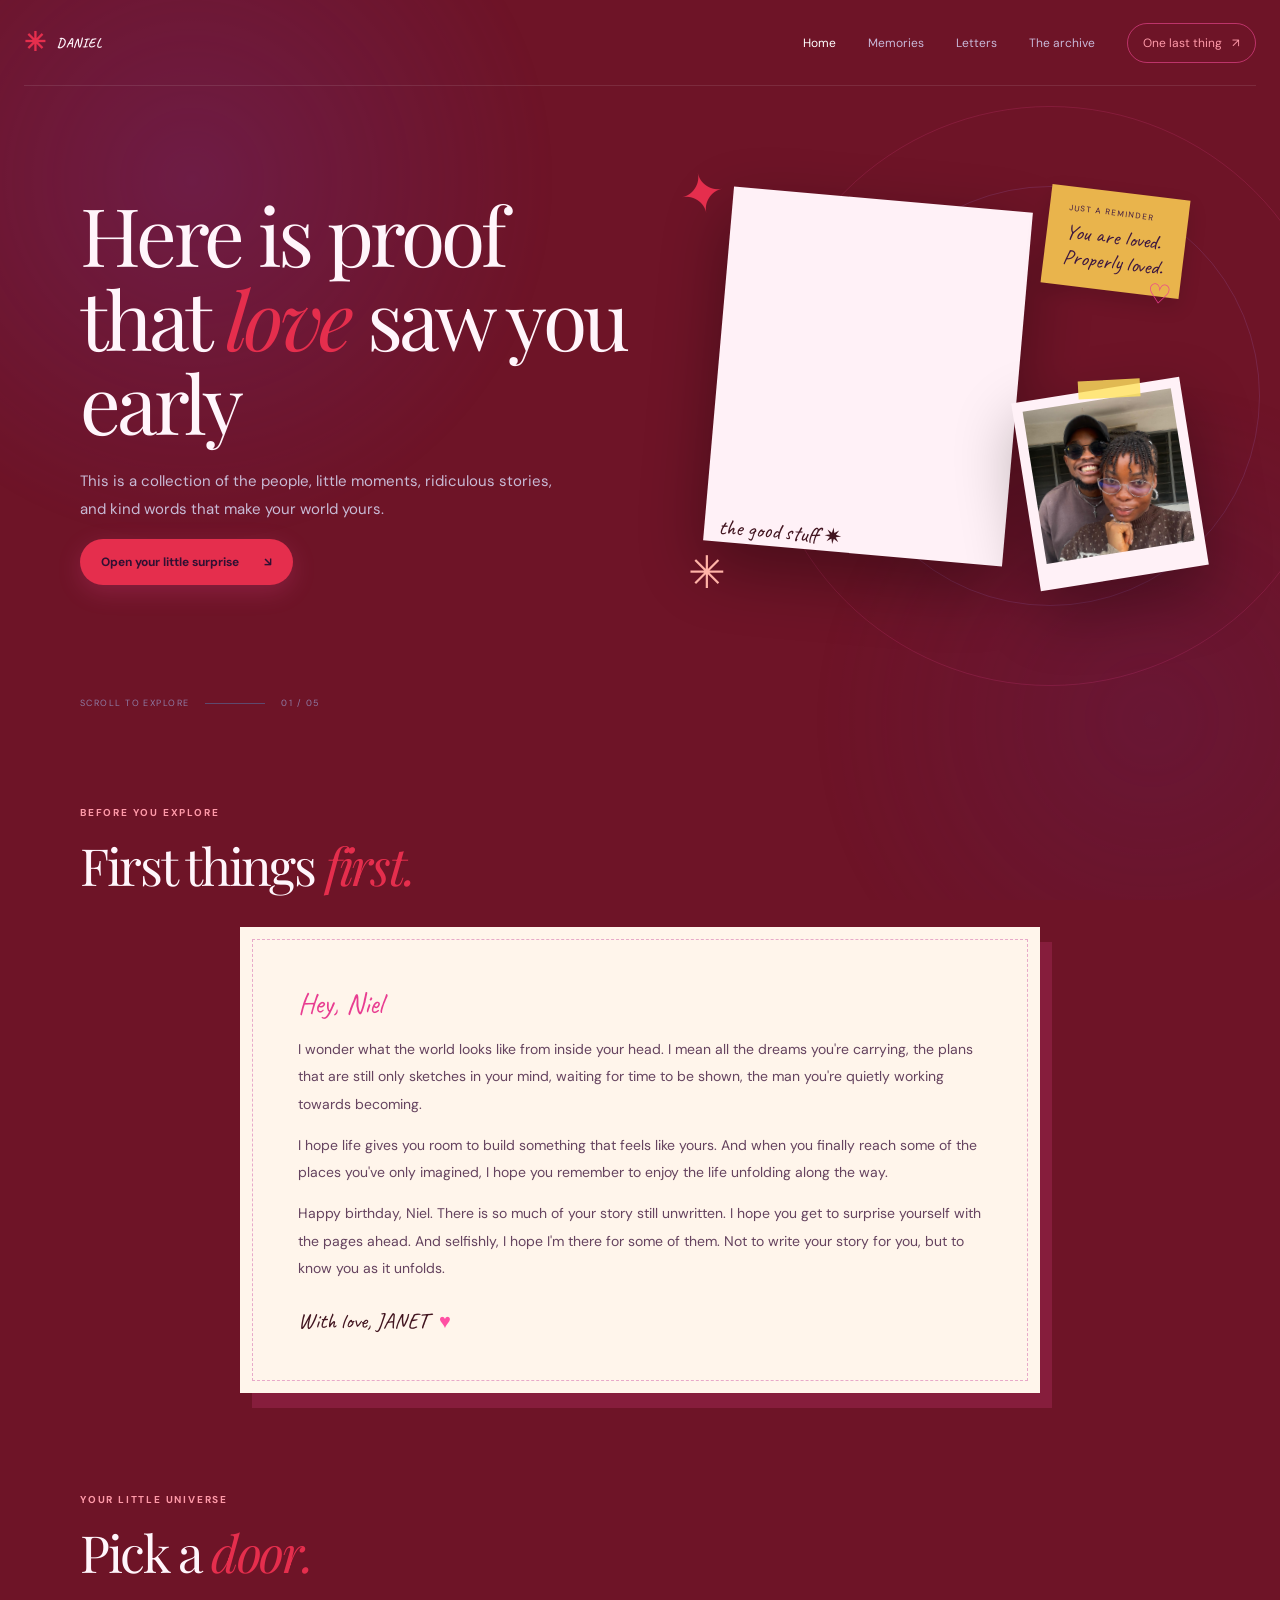
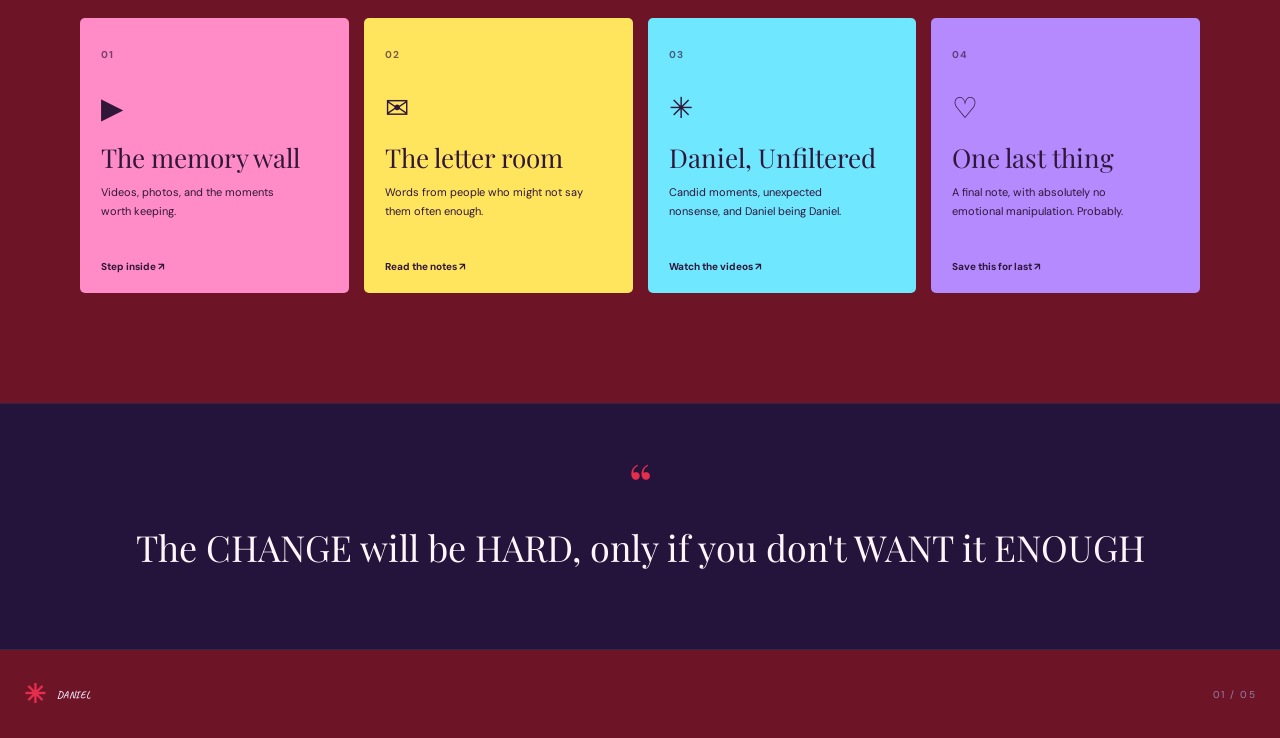
==== commit 3e87e026: "new" ====
--- a/index.html
+++ b/index.html
@@ -46,11 +46,14 @@
       <div class="hero-art" aria-label="Birthday scrapbook collage">
         <div class="sticker sticker-star">✦</div>
         <div class="photo-card photo-card-main">
-          <img src="images/WhatsApp Image 2026-10-26 at 20.10.31.jpeg" alt="Friends celebrating together">
+          <video autoplay loop playsinline>
+            <source src="videos/IMG_9737.MP4" type="video/mp4">
+            Your browser does not support HTML video.
+          </video>
           <span class="photo-caption">the good stuff ✷</span>
         </div>
         <div class="photo-card photo-card-small">
-          <img src="images/IMG_2811.JPG.jpeg" alt="A happy memory with friends">
+          <img src="images/WhatsApp Image 2026-10-26 at 20.10.31.jpeg" alt="A happy memory with friends">
           <span class="mini-tape"></span>
         </div>
         <div class="hero-note"><span>just a reminder</span><strong>You are loved.<br>Properly loved.</strong><span
--- a/styles.css
+++ b/styles.css
@@ -294,7 +294,13 @@
   left: 50px;
   transform: rotate(5deg);
 }
-
+.photo-card-main video {
+  display: block;
+  width: 100%;
+  height: 100%;
+  object-fit: cover;
+  border-radius: inherit;
+}
 .photo-caption {
   font: 22px var(--script);
   display: block;
